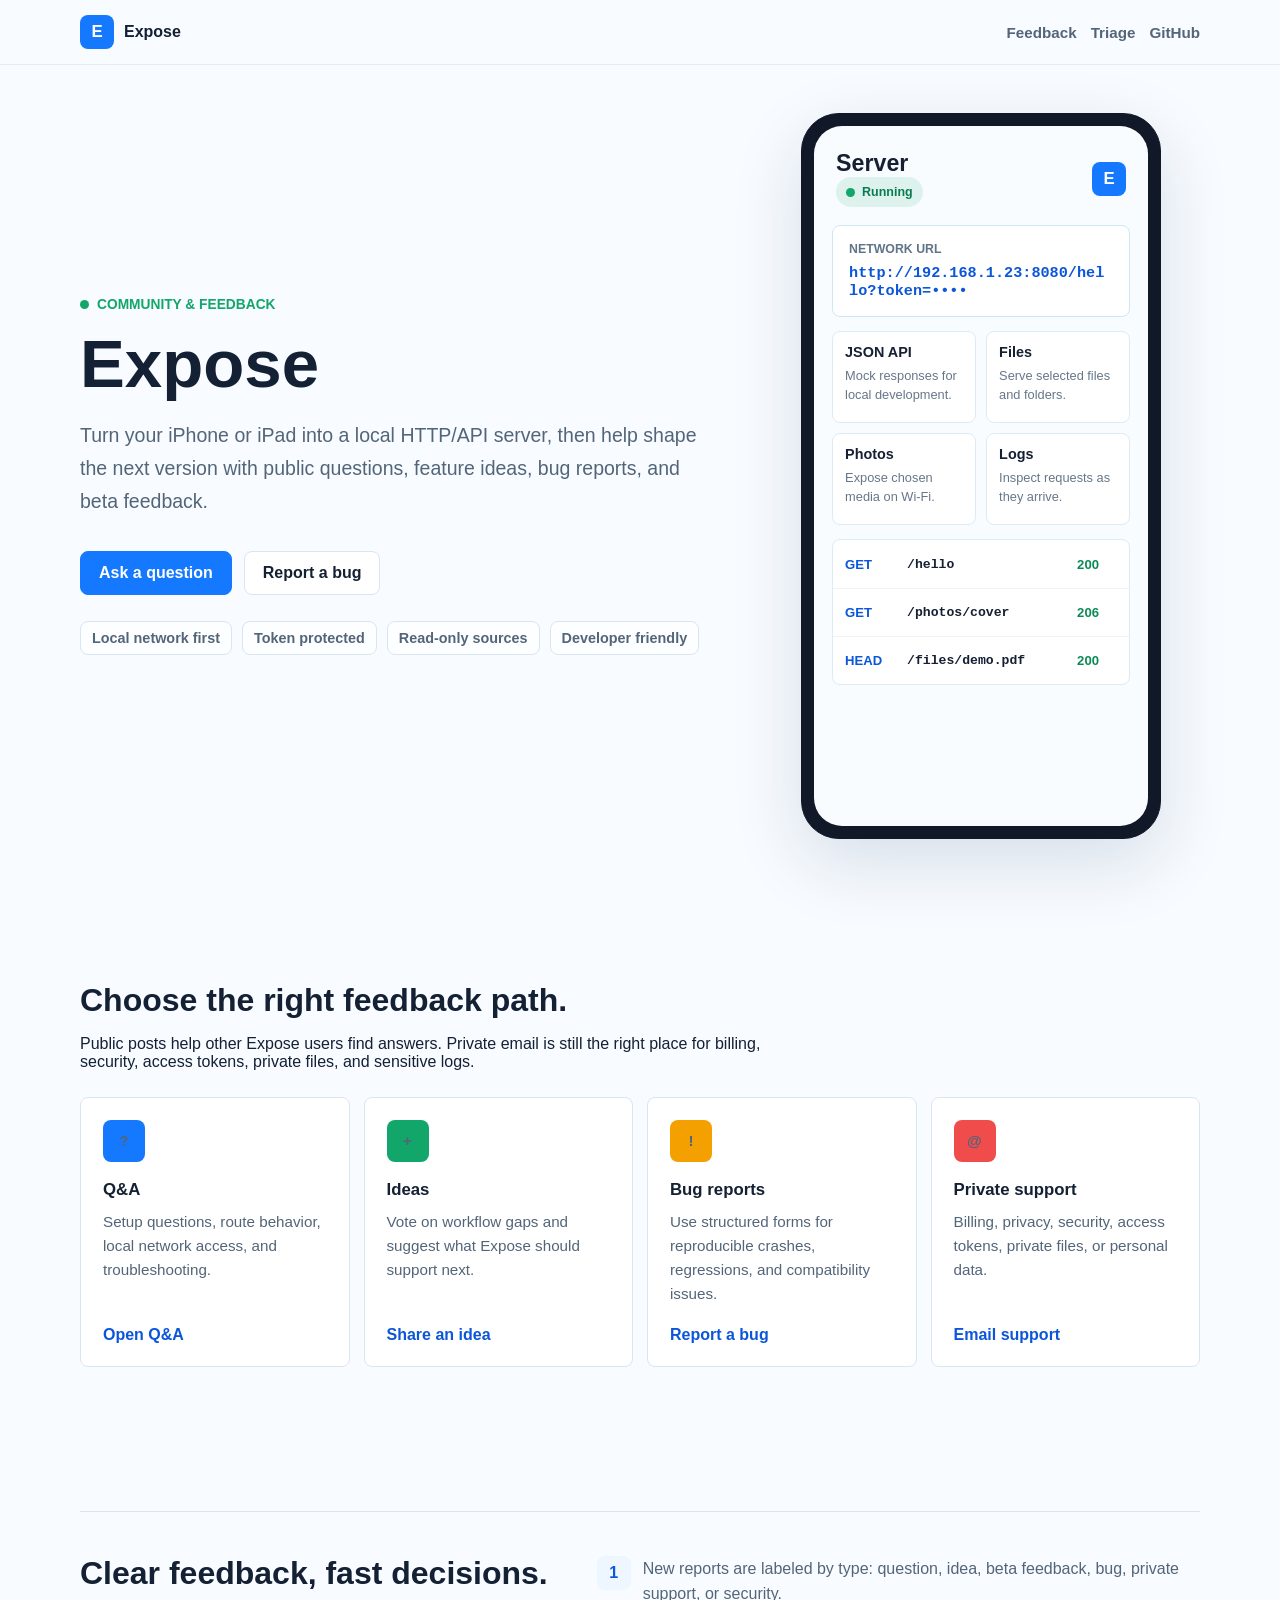
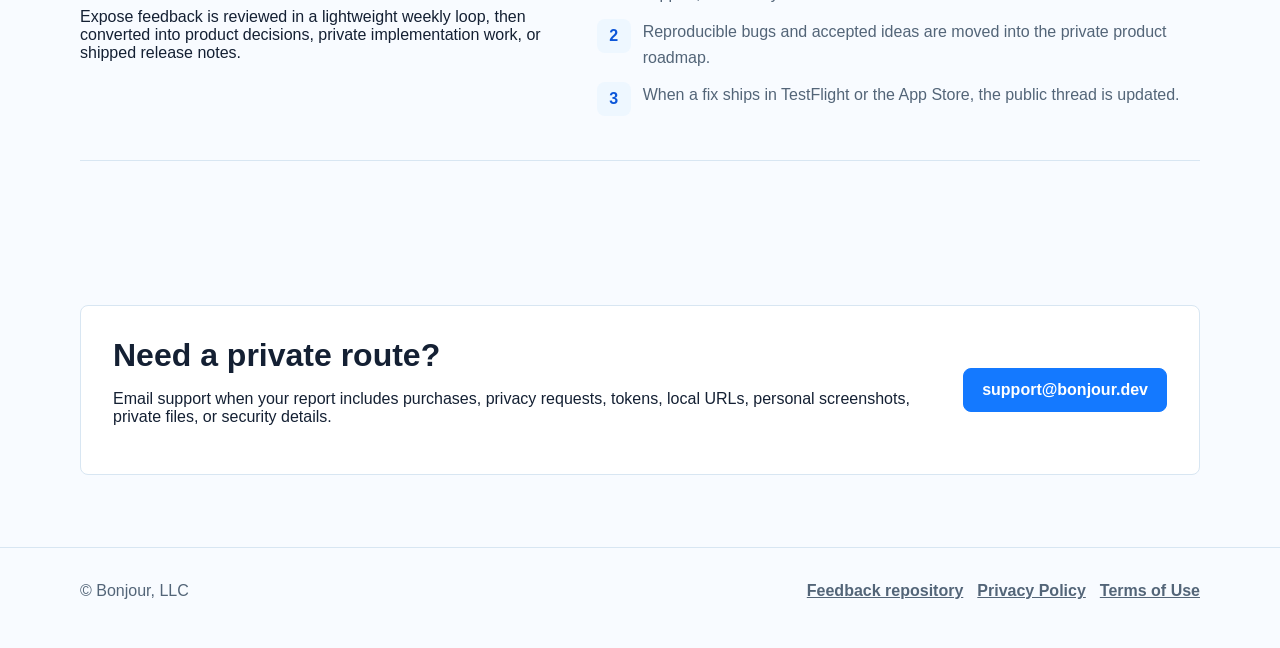
==== docs/index.html @ d83e01a4 "Polish support landing page" ====
<!doctype html>
<html lang="en">
  <head>
    <meta charset="utf-8">
    <meta name="viewport" content="width=device-width, initial-scale=1">
    <title>Expose - Community & Feedback</title>
    <meta
      name="description"
      content="Expose support, community feedback, feature ideas, bug reports, and private support."
    >
    <style>
      :root {
        color-scheme: light dark;
        --page: #f8fbff;
        --surface: #ffffff;
        --surface-strong: #eef7ff;
        --ink: #142033;
        --muted: #536578;
        --line: #d8e6f2;
        --blue: #1479ff;
        --blue-dark: #0c56d9;
        --green: #12a66a;
        --amber: #f4a000;
        --red: #f04c4c;
        --shadow: 0 24px 70px rgba(20, 54, 92, 0.14);
      }

      @media (prefers-color-scheme: dark) {
        :root {
          --page: #0f1724;
          --surface: #151f2f;
          --surface-strong: #182a3f;
          --ink: #eff7ff;
          --muted: #a7b6c7;
          --line: #2a3a4f;
          --blue: #5aa0ff;
          --blue-dark: #8abcff;
          --green: #45d890;
          --amber: #ffbf47;
          --red: #ff706f;
          --shadow: 0 26px 78px rgba(0, 0, 0, 0.34);
        }
      }

      * {
        box-sizing: border-box;
      }

      html {
        scroll-behavior: smooth;
      }

      body {
        margin: 0;
        min-height: 100vh;
        font-family: -apple-system, BlinkMacSystemFont, "Segoe UI", sans-serif;
        background: var(--page);
        color: var(--ink);
      }

      a {
        color: inherit;
      }

      .shell {
        width: min(1120px, calc(100% - 32px));
        margin: 0 auto;
      }

      .topbar {
        position: sticky;
        top: 0;
        z-index: 10;
        border-bottom: 1px solid color-mix(in srgb, var(--line) 72%, transparent);
        background: color-mix(in srgb, var(--page) 88%, transparent);
        backdrop-filter: blur(18px);
      }

      .nav {
        display: flex;
        align-items: center;
        justify-content: space-between;
        min-height: 64px;
        gap: 18px;
      }

      .brand {
        display: inline-flex;
        align-items: center;
        gap: 10px;
        font-weight: 850;
        text-decoration: none;
      }

      .brand-mark {
        display: grid;
        place-items: center;
        width: 34px;
        height: 34px;
        border-radius: 8px;
        background: var(--blue);
        color: #fff;
        font-size: 1.05rem;
        font-weight: 900;
      }

      .nav-links {
        display: flex;
        align-items: center;
        gap: 14px;
      }

      .nav-links a {
        color: var(--muted);
        font-size: 0.95rem;
        font-weight: 700;
        text-decoration: none;
      }

      .button {
        display: inline-flex;
        align-items: center;
        justify-content: center;
        min-height: 44px;
        padding: 0 18px;
        border: 1px solid var(--line);
        border-radius: 8px;
        background: var(--surface);
        color: var(--ink);
        font-weight: 800;
        text-decoration: none;
      }

      .button.primary {
        border-color: var(--blue);
        background: var(--blue);
        color: #fff;
      }

      .hero {
        display: grid;
        grid-template-columns: minmax(0, 1.03fr) minmax(340px, 0.72fr);
        align-items: center;
        gap: 56px;
        min-height: calc(100vh - 64px);
        padding: 48px 0 72px;
      }

      .eyebrow {
        display: inline-flex;
        align-items: center;
        gap: 8px;
        margin-bottom: 20px;
        color: var(--green);
        font-size: 0.86rem;
        font-weight: 900;
        text-transform: uppercase;
      }

      .status-dot {
        width: 9px;
        height: 9px;
        border-radius: 50%;
        background: var(--green);
      }

      h1 {
        margin: 0;
        max-width: 720px;
        font-size: 4.2rem;
        line-height: 0.96;
        letter-spacing: 0;
      }

      .lead {
        max-width: 690px;
        margin: 22px 0 0;
        color: var(--muted);
        font-size: 1.22rem;
        line-height: 1.7;
      }

      .actions {
        display: flex;
        flex-wrap: wrap;
        gap: 12px;
        margin-top: 32px;
      }

      .trust {
        display: flex;
        flex-wrap: wrap;
        gap: 10px;
        margin: 26px 0 0;
        padding: 0;
        list-style: none;
      }

      .trust li {
        display: inline-flex;
        align-items: center;
        min-height: 34px;
        padding: 0 11px;
        border: 1px solid var(--line);
        border-radius: 8px;
        color: var(--muted);
        background: color-mix(in srgb, var(--surface) 74%, transparent);
        font-size: 0.9rem;
        font-weight: 760;
      }

      .phone-wrap {
        display: flex;
        justify-content: center;
      }

      .phone {
        width: min(100%, 360px);
        border: 1px solid #111827;
        border-radius: 38px;
        padding: 12px;
        background: #111827;
        box-shadow: var(--shadow);
      }

      .screen {
        min-height: 700px;
        overflow: hidden;
        border-radius: 28px;
        background: #f9fcff;
        color: #162033;
      }

      .screen-header {
        display: flex;
        align-items: center;
        justify-content: space-between;
        padding: 24px 22px 18px;
      }

      .screen-title {
        font-size: 1.45rem;
        font-weight: 900;
      }

      .pill {
        display: inline-flex;
        align-items: center;
        gap: 7px;
        min-height: 30px;
        padding: 0 10px;
        border-radius: 999px;
        background: rgba(18, 166, 106, 0.12);
        color: #087d4c;
        font-size: 0.78rem;
        font-weight: 850;
      }

      .screen-body {
        padding: 0 18px 24px;
      }

      .url-panel {
        border: 1px solid #cfe6f7;
        border-radius: 8px;
        padding: 16px;
        background: #ffffff;
      }

      .url-label {
        display: block;
        margin-bottom: 8px;
        color: #607488;
        font-size: 0.77rem;
        font-weight: 820;
        text-transform: uppercase;
      }

      .url {
        display: block;
        color: #0c56d9;
        font-family: ui-monospace, SFMono-Regular, Menlo, monospace;
        font-size: 0.95rem;
        font-weight: 800;
        overflow-wrap: anywhere;
      }

      .quick-grid {
        display: grid;
        grid-template-columns: 1fr 1fr;
        gap: 10px;
        margin: 14px 0;
      }

      .quick {
        min-height: 92px;
        border: 1px solid #dcebf5;
        border-radius: 8px;
        padding: 12px;
        background: #ffffff;
      }

      .quick strong {
        display: block;
        margin-bottom: 6px;
        font-size: 0.9rem;
      }

      .quick span {
        color: #66778a;
        font-size: 0.8rem;
        line-height: 1.4;
      }

      .activity {
        margin-top: 10px;
        border: 1px solid #dcebf5;
        border-radius: 8px;
        background: #ffffff;
      }

      .activity-row {
        display: grid;
        grid-template-columns: 54px 1fr 40px;
        gap: 8px;
        align-items: center;
        min-height: 48px;
        padding: 0 12px;
        border-top: 1px solid #edf4fa;
        font-size: 0.82rem;
      }

      .activity-row:first-child {
        border-top: 0;
      }

      .method {
        color: var(--blue-dark);
        font-weight: 900;
      }

      .path {
        font-family: ui-monospace, SFMono-Regular, Menlo, monospace;
        font-weight: 780;
      }

      .ok {
        color: #0b8b58;
        font-weight: 900;
      }

      .section {
        padding: 72px 0;
      }

      .section h2 {
        margin: 0 0 14px;
        font-size: 2rem;
        line-height: 1.12;
        letter-spacing: 0;
      }

      .section-intro {
        max-width: 700px;
        margin-bottom: 26px;
      }

      .channel-grid {
        display: grid;
        grid-template-columns: repeat(4, minmax(0, 1fr));
        gap: 14px;
      }

      .channel {
        display: flex;
        flex-direction: column;
        min-height: 228px;
        padding: 22px;
        border: 1px solid var(--line);
        border-radius: 8px;
        background: var(--surface);
        color: inherit;
        text-decoration: none;
      }

      .channel:hover {
        border-color: var(--blue);
      }

      .icon {
        display: grid;
        place-items: center;
        width: 42px;
        height: 42px;
        margin-bottom: 18px;
        border-radius: 8px;
        color: #fff;
        font-size: 1.25rem;
        font-weight: 900;
      }

      .icon.blue {
        background: var(--blue);
      }

      .icon.green {
        background: var(--green);
      }

      .icon.amber {
        background: var(--amber);
      }

      .icon.red {
        background: var(--red);
      }

      .channel strong {
        margin-bottom: 10px;
        font-size: 1.05rem;
      }

      .channel span {
        color: var(--muted);
        font-size: 0.95rem;
        line-height: 1.58;
      }

      .channel em {
        margin-top: auto;
        padding-top: 20px;
        color: var(--blue-dark);
        font-style: normal;
        font-weight: 850;
      }

      .process {
        display: grid;
        grid-template-columns: 0.8fr 1fr;
        gap: 34px;
        align-items: start;
        border-top: 1px solid var(--line);
        border-bottom: 1px solid var(--line);
        padding: 44px 0;
      }

      .steps {
        display: grid;
        gap: 12px;
        margin: 0;
        padding: 0;
        list-style: none;
      }

      .steps li {
        display: grid;
        grid-template-columns: 34px 1fr;
        gap: 12px;
        align-items: start;
        color: var(--muted);
        line-height: 1.6;
      }

      .step-number {
        display: grid;
        place-items: center;
        width: 34px;
        height: 34px;
        border-radius: 8px;
        background: var(--surface-strong);
        color: var(--blue-dark);
        font-weight: 900;
      }

      .private-band {
        display: grid;
        grid-template-columns: 1fr auto;
        gap: 22px;
        align-items: center;
        padding: 32px;
        border: 1px solid var(--line);
        border-radius: 8px;
        background: var(--surface);
      }

      footer {
        padding: 34px 0 48px;
        border-top: 1px solid var(--line);
        color: var(--muted);
      }

      .footer-row {
        display: flex;
        flex-wrap: wrap;
        justify-content: space-between;
        gap: 16px;
      }

      .footer-links {
        display: flex;
        flex-wrap: wrap;
        gap: 14px;
      }

      .footer-links a {
        color: var(--muted);
        font-weight: 700;
      }

      @media (max-width: 920px) {
        .hero,
        .process,
        .private-band {
          grid-template-columns: 1fr;
        }

        .hero {
          gap: 34px;
          min-height: auto;
        }

        h1 {
          font-size: 3.35rem;
        }

        .channel-grid {
          grid-template-columns: repeat(2, minmax(0, 1fr));
        }
      }

      @media (max-width: 620px) {
        .nav {
          align-items: flex-start;
          flex-direction: column;
          padding: 14px 0;
        }

        .nav-links {
          width: 100%;
          overflow-x: auto;
          padding-bottom: 2px;
        }

        h1 {
          font-size: 2.75rem;
        }

        .lead {
          font-size: 1.05rem;
        }

        .actions .button {
          width: 100%;
        }

        .screen {
          min-height: 590px;
        }

        .channel-grid {
          grid-template-columns: 1fr;
        }

        .private-band {
          padding: 22px;
        }
      }
    </style>
  </head>
  <body>
    <header class="topbar">
      <nav class="shell nav" aria-label="Main navigation">
        <a class="brand" href="#top" aria-label="Expose home">
          <span class="brand-mark">E</span>
          <span>Expose</span>
        </a>
        <div class="nav-links">
          <a href="#feedback">Feedback</a>
          <a href="#triage">Triage</a>
          <a href="https://github.com/bonjour-studio/expose-feedback">GitHub</a>
        </div>
      </nav>
    </header>

    <main id="top">
      <section class="shell hero">
        <div>
          <div class="eyebrow"><span class="status-dot" aria-hidden="true">&nbsp;</span> Community &amp; Feedback</div>
          <h1>Expose</h1>
          <p class="lead">
            Turn your iPhone or iPad into a local HTTP/API server, then help shape the next version with public questions, feature ideas, bug reports, and beta feedback.
          </p>
          <div class="actions">
            <a class="button primary" href="https://github.com/bonjour-studio/expose-feedback/discussions/categories/q-a">Ask a question</a>
            <a class="button" href="https://github.com/bonjour-studio/expose-feedback/issues/new/choose">Report a bug</a>
          </div>
          <ul class="trust" aria-label="Product principles">
            <li>Local network first</li>
            <li>Token protected</li>
            <li>Read-only sources</li>
            <li>Developer friendly</li>
          </ul>
        </div>

        <div class="phone-wrap" aria-label="Expose app preview">
          <div class="phone">
            <div class="screen">
              <div class="screen-header">
                <div>
                  <div class="screen-title">Server</div>
                  <span class="pill"><span class="status-dot" aria-hidden="true">&nbsp;</span> Running</span>
                </div>
                <div class="brand-mark">E</div>
              </div>
              <div class="screen-body">
                <div class="url-panel">
                  <span class="url-label">Network URL</span>
                  <span class="url">http://192.168.1.23:8080/hello?token=••••</span>
                </div>
                <div class="quick-grid">
                  <div class="quick">
                    <strong>JSON API</strong>
                    <span>Mock responses for local development.</span>
                  </div>
                  <div class="quick">
                    <strong>Files</strong>
                    <span>Serve selected files and folders.</span>
                  </div>
                  <div class="quick">
                    <strong>Photos</strong>
                    <span>Expose chosen media on Wi-Fi.</span>
                  </div>
                  <div class="quick">
                    <strong>Logs</strong>
                    <span>Inspect requests as they arrive.</span>
                  </div>
                </div>
                <div class="activity" aria-label="Recent activity preview">
                  <div class="activity-row">
                    <span class="method">GET</span>
                    <span class="path">/hello</span>
                    <span class="ok">200</span>
                  </div>
                  <div class="activity-row">
                    <span class="method">GET</span>
                    <span class="path">/photos/cover</span>
                    <span class="ok">206</span>
                  </div>
                  <div class="activity-row">
                    <span class="method">HEAD</span>
                    <span class="path">/files/demo.pdf</span>
                    <span class="ok">200</span>
                  </div>
                </div>
              </div>
            </div>
          </div>
        </div>
      </section>

      <section class="shell section" id="feedback">
        <h2>Choose the right feedback path.</h2>
        <p class="section-intro">
          Public posts help other Expose users find answers. Private email is still the right place for billing, security, access tokens, private files, and sensitive logs.
        </p>
        <div class="channel-grid">
          <a class="channel" href="https://github.com/bonjour-studio/expose-feedback/discussions/categories/q-a">
            <span class="icon blue">?</span>
            <strong>Q&amp;A</strong>
            <span>Setup questions, route behavior, local network access, and troubleshooting.</span>
            <em>Open Q&amp;A</em>
          </a>
          <a class="channel" href="https://github.com/bonjour-studio/expose-feedback/discussions/categories/ideas">
            <span class="icon green">+</span>
            <strong>Ideas</strong>
            <span>Vote on workflow gaps and suggest what Expose should support next.</span>
            <em>Share an idea</em>
          </a>
          <a class="channel" href="https://github.com/bonjour-studio/expose-feedback/issues/new/choose">
            <span class="icon amber">!</span>
            <strong>Bug reports</strong>
            <span>Use structured forms for reproducible crashes, regressions, and compatibility issues.</span>
            <em>Report a bug</em>
          </a>
          <a class="channel" href="mailto:support@bonjour.dev">
            <span class="icon red">@</span>
            <strong>Private support</strong>
            <span>Billing, privacy, security, access tokens, private files, or personal data.</span>
            <em>Email support</em>
          </a>
        </div>
      </section>

      <section class="shell section" id="triage">
        <div class="process">
          <div>
            <h2>Clear feedback, fast decisions.</h2>
            <p>
              Expose feedback is reviewed in a lightweight weekly loop, then converted into product decisions, private implementation work, or shipped release notes.
            </p>
          </div>
          <ol class="steps">
            <li><span class="step-number">1</span><span>New reports are labeled by type: question, idea, beta feedback, bug, private support, or security.</span></li>
            <li><span class="step-number">2</span><span>Reproducible bugs and accepted ideas are moved into the private product roadmap.</span></li>
            <li><span class="step-number">3</span><span>When a fix ships in TestFlight or the App Store, the public thread is updated.</span></li>
          </ol>
        </div>
      </section>

      <section class="shell section">
        <div class="private-band">
          <div>
            <h2>Need a private route?</h2>
            <p>
              Email support when your report includes purchases, privacy requests, tokens, local URLs, personal screenshots, private files, or security details.
            </p>
          </div>
          <a class="button primary" href="mailto:support@bonjour.dev">support@bonjour.dev</a>
        </div>
      </section>
    </main>

    <footer>
      <div class="shell footer-row">
        <span>© Bonjour, LLC</span>
        <div class="footer-links">
          <a href="https://github.com/bonjour-studio/expose-feedback">Feedback repository</a>
          <a href="https://expose.bonjour.dev/privacy">Privacy Policy</a>
          <a href="https://expose.bonjour.dev/terms">Terms of Use</a>
        </div>
      </div>
    </footer>
  </body>
</html>
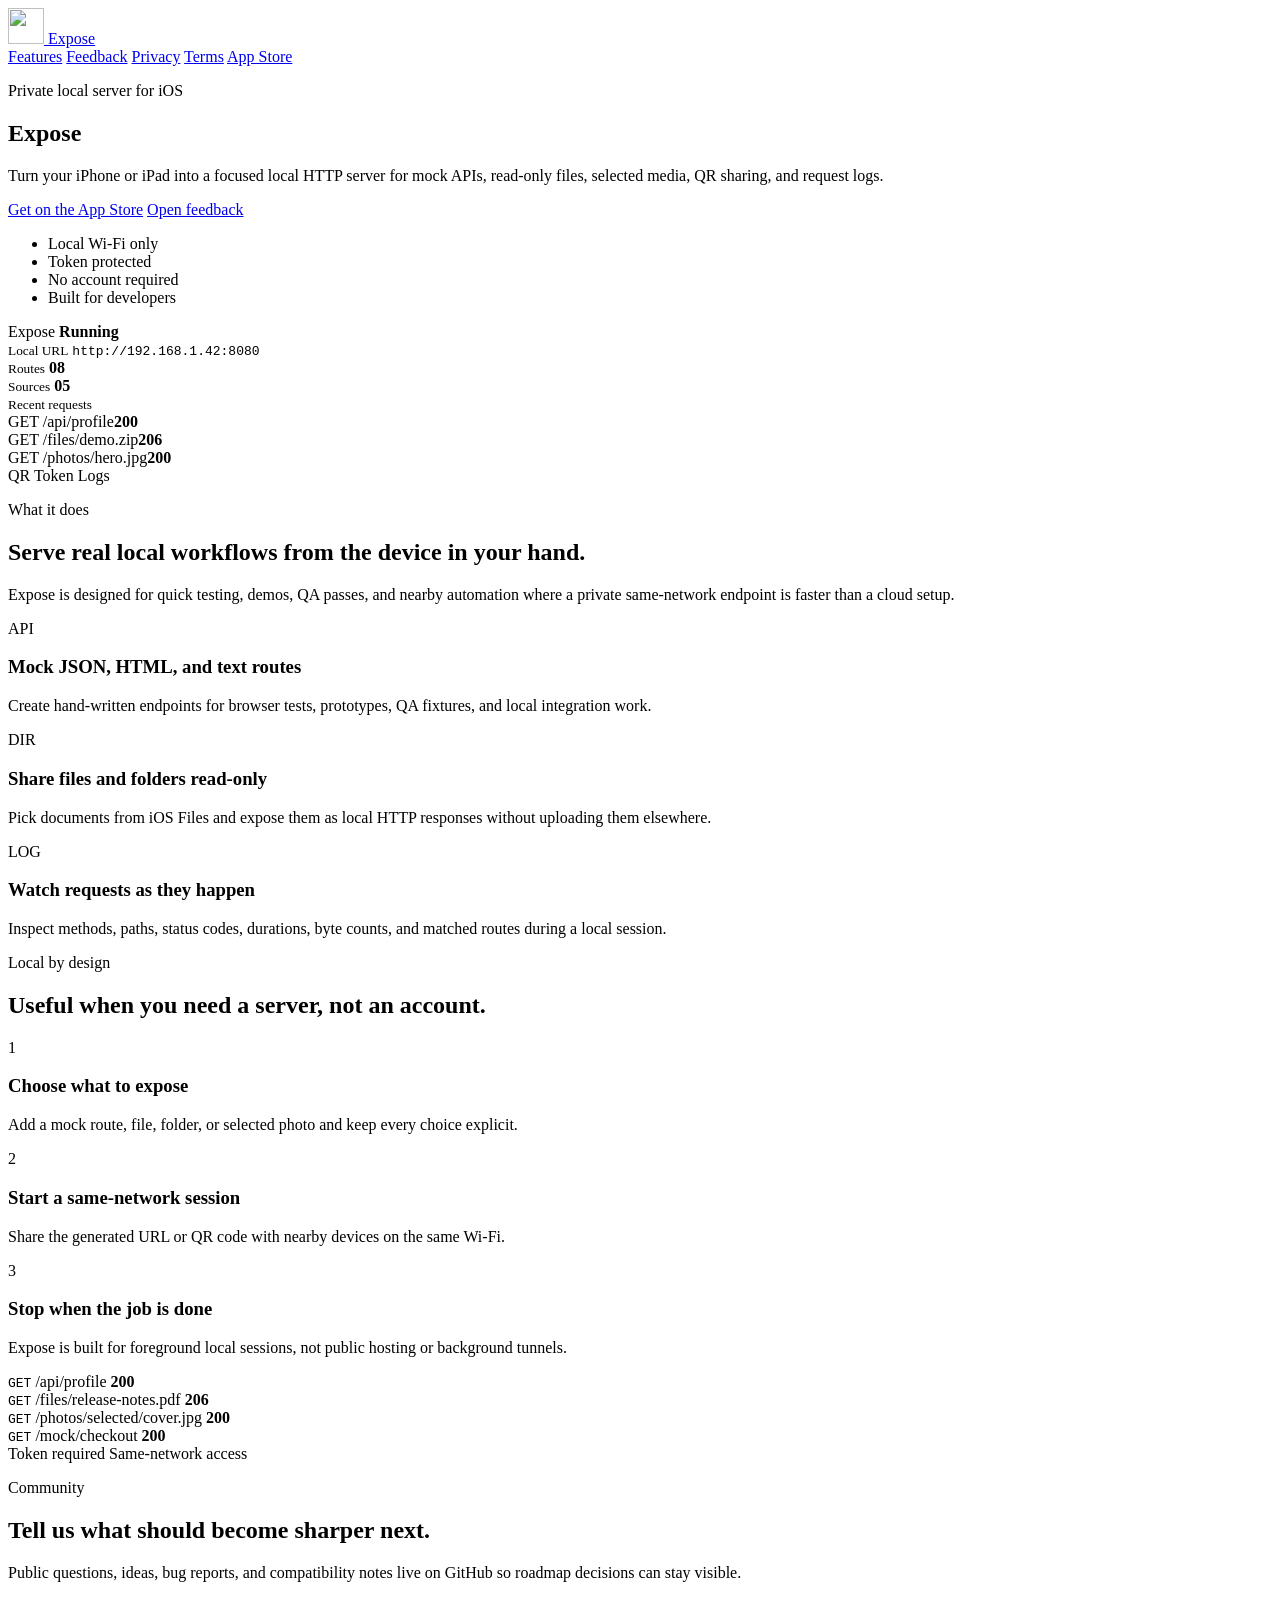
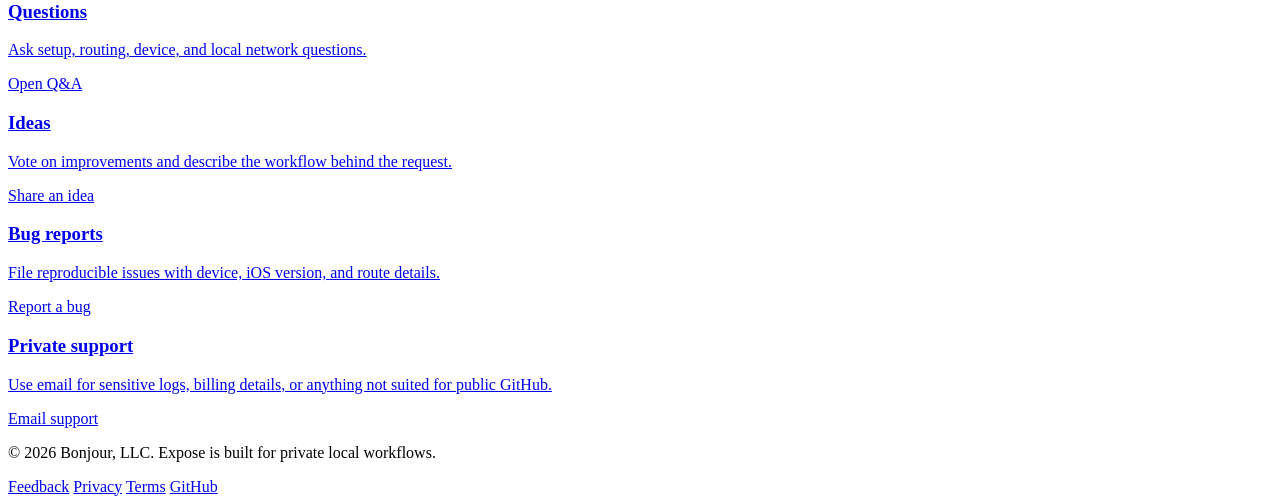
==== commit f6c3d025: "Launch product site on custom domain" ====
--- a/docs/index.html
+++ b/docs/index.html
@@ -3,730 +3,246 @@
   <head>
     <meta charset="utf-8">
     <meta name="viewport" content="width=device-width, initial-scale=1">
-    <title>Expose - Community & Feedback</title>
+    <title>Expose - Local HTTP Server for iPhone and iPad</title>
     <meta
       name="description"
-      content="Expose support, community feedback, feature ideas, bug reports, and private support."
+      content="Expose turns your iPhone or iPad into a private local HTTP server for mock APIs, files, folders, photos, videos, QR sharing, and request logs."
     >
-    <style>
-      :root {
-        color-scheme: light dark;
-        --page: #f8fbff;
-        --surface: #ffffff;
-        --surface-strong: #eef7ff;
-        --ink: #142033;
-        --muted: #536578;
-        --line: #d8e6f2;
-        --blue: #1479ff;
-        --blue-dark: #0c56d9;
-        --green: #12a66a;
-        --amber: #f4a000;
-        --red: #f04c4c;
-        --shadow: 0 24px 70px rgba(20, 54, 92, 0.14);
-      }
-
-      @media (prefers-color-scheme: dark) {
-        :root {
-          --page: #0f1724;
-          --surface: #151f2f;
-          --surface-strong: #182a3f;
-          --ink: #eff7ff;
-          --muted: #a7b6c7;
-          --line: #2a3a4f;
-          --blue: #5aa0ff;
-          --blue-dark: #8abcff;
-          --green: #45d890;
-          --amber: #ffbf47;
-          --red: #ff706f;
-          --shadow: 0 26px 78px rgba(0, 0, 0, 0.34);
-        }
-      }
-
-      * {
-        box-sizing: border-box;
-      }
-
-      html {
-        scroll-behavior: smooth;
-      }
-
-      body {
-        margin: 0;
-        min-height: 100vh;
-        font-family: -apple-system, BlinkMacSystemFont, "Segoe UI", sans-serif;
-        background: var(--page);
-        color: var(--ink);
-      }
-
-      a {
-        color: inherit;
-      }
-
-      .shell {
-        width: min(1120px, calc(100% - 32px));
-        margin: 0 auto;
-      }
-
-      .topbar {
-        position: sticky;
-        top: 0;
-        z-index: 10;
-        border-bottom: 1px solid color-mix(in srgb, var(--line) 72%, transparent);
-        background: color-mix(in srgb, var(--page) 88%, transparent);
-        backdrop-filter: blur(18px);
-      }
-
-      .nav {
-        display: flex;
-        align-items: center;
-        justify-content: space-between;
-        min-height: 64px;
-        gap: 18px;
-      }
-
-      .brand {
-        display: inline-flex;
-        align-items: center;
-        gap: 10px;
-        font-weight: 850;
-        text-decoration: none;
-      }
-
-      .brand-mark {
-        display: grid;
-        place-items: center;
-        width: 34px;
-        height: 34px;
-        border-radius: 8px;
-        background: var(--blue);
-        color: #fff;
-        font-size: 1.05rem;
-        font-weight: 900;
-      }
-
-      .nav-links {
-        display: flex;
-        align-items: center;
-        gap: 14px;
-      }
-
-      .nav-links a {
-        color: var(--muted);
-        font-size: 0.95rem;
-        font-weight: 700;
-        text-decoration: none;
-      }
-
-      .button {
-        display: inline-flex;
-        align-items: center;
-        justify-content: center;
-        min-height: 44px;
-        padding: 0 18px;
-        border: 1px solid var(--line);
-        border-radius: 8px;
-        background: var(--surface);
-        color: var(--ink);
-        font-weight: 800;
-        text-decoration: none;
-      }
-
-      .button.primary {
-        border-color: var(--blue);
-        background: var(--blue);
-        color: #fff;
-      }
-
-      .hero {
-        display: grid;
-        grid-template-columns: minmax(0, 1.03fr) minmax(340px, 0.72fr);
-        align-items: center;
-        gap: 56px;
-        min-height: calc(100vh - 64px);
-        padding: 48px 0 72px;
-      }
-
-      .eyebrow {
-        display: inline-flex;
-        align-items: center;
-        gap: 8px;
-        margin-bottom: 20px;
-        color: var(--green);
-        font-size: 0.86rem;
-        font-weight: 900;
-        text-transform: uppercase;
-      }
-
-      .status-dot {
-        width: 9px;
-        height: 9px;
-        border-radius: 50%;
-        background: var(--green);
-      }
-
-      h1 {
-        margin: 0;
-        max-width: 720px;
-        font-size: 4.2rem;
-        line-height: 0.96;
-        letter-spacing: 0;
-      }
-
-      .lead {
-        max-width: 690px;
-        margin: 22px 0 0;
-        color: var(--muted);
-        font-size: 1.22rem;
-        line-height: 1.7;
-      }
-
-      .actions {
-        display: flex;
-        flex-wrap: wrap;
-        gap: 12px;
-        margin-top: 32px;
-      }
-
-      .trust {
-        display: flex;
-        flex-wrap: wrap;
-        gap: 10px;
-        margin: 26px 0 0;
-        padding: 0;
-        list-style: none;
-      }
-
-      .trust li {
-        display: inline-flex;
-        align-items: center;
-        min-height: 34px;
-        padding: 0 11px;
-        border: 1px solid var(--line);
-        border-radius: 8px;
-        color: var(--muted);
-        background: color-mix(in srgb, var(--surface) 74%, transparent);
-        font-size: 0.9rem;
-        font-weight: 760;
-      }
-
-      .phone-wrap {
-        display: flex;
-        justify-content: center;
-      }
-
-      .phone {
-        width: min(100%, 360px);
-        border: 1px solid #111827;
-        border-radius: 38px;
-        padding: 12px;
-        background: #111827;
-        box-shadow: var(--shadow);
-      }
-
-      .screen {
-        min-height: 700px;
-        overflow: hidden;
-        border-radius: 28px;
-        background: #f9fcff;
-        color: #162033;
-      }
-
-      .screen-header {
-        display: flex;
-        align-items: center;
-        justify-content: space-between;
-        padding: 24px 22px 18px;
-      }
-
-      .screen-title {
-        font-size: 1.45rem;
-        font-weight: 900;
-      }
-
-      .pill {
-        display: inline-flex;
-        align-items: center;
-        gap: 7px;
-        min-height: 30px;
-        padding: 0 10px;
-        border-radius: 999px;
-        background: rgba(18, 166, 106, 0.12);
-        color: #087d4c;
-        font-size: 0.78rem;
-        font-weight: 850;
-      }
-
-      .screen-body {
-        padding: 0 18px 24px;
-      }
-
-      .url-panel {
-        border: 1px solid #cfe6f7;
-        border-radius: 8px;
-        padding: 16px;
-        background: #ffffff;
-      }
-
-      .url-label {
-        display: block;
-        margin-bottom: 8px;
-        color: #607488;
-        font-size: 0.77rem;
-        font-weight: 820;
-        text-transform: uppercase;
-      }
-
-      .url {
-        display: block;
-        color: #0c56d9;
-        font-family: ui-monospace, SFMono-Regular, Menlo, monospace;
-        font-size: 0.95rem;
-        font-weight: 800;
-        overflow-wrap: anywhere;
-      }
-
-      .quick-grid {
-        display: grid;
-        grid-template-columns: 1fr 1fr;
-        gap: 10px;
-        margin: 14px 0;
-      }
-
-      .quick {
-        min-height: 92px;
-        border: 1px solid #dcebf5;
-        border-radius: 8px;
-        padding: 12px;
-        background: #ffffff;
-      }
-
-      .quick strong {
-        display: block;
-        margin-bottom: 6px;
-        font-size: 0.9rem;
-      }
-
-      .quick span {
-        color: #66778a;
-        font-size: 0.8rem;
-        line-height: 1.4;
-      }
-
-      .activity {
-        margin-top: 10px;
-        border: 1px solid #dcebf5;
-        border-radius: 8px;
-        background: #ffffff;
-      }
-
-      .activity-row {
-        display: grid;
-        grid-template-columns: 54px 1fr 40px;
-        gap: 8px;
-        align-items: center;
-        min-height: 48px;
-        padding: 0 12px;
-        border-top: 1px solid #edf4fa;
-        font-size: 0.82rem;
-      }
-
-      .activity-row:first-child {
-        border-top: 0;
-      }
-
-      .method {
-        color: var(--blue-dark);
-        font-weight: 900;
-      }
-
-      .path {
-        font-family: ui-monospace, SFMono-Regular, Menlo, monospace;
-        font-weight: 780;
-      }
-
-      .ok {
-        color: #0b8b58;
-        font-weight: 900;
-      }
-
-      .section {
-        padding: 72px 0;
-      }
-
-      .section h2 {
-        margin: 0 0 14px;
-        font-size: 2rem;
-        line-height: 1.12;
-        letter-spacing: 0;
-      }
-
-      .section-intro {
-        max-width: 700px;
-        margin-bottom: 26px;
-      }
-
-      .channel-grid {
-        display: grid;
-        grid-template-columns: repeat(4, minmax(0, 1fr));
-        gap: 14px;
-      }
-
-      .channel {
-        display: flex;
-        flex-direction: column;
-        min-height: 228px;
-        padding: 22px;
-        border: 1px solid var(--line);
-        border-radius: 8px;
-        background: var(--surface);
-        color: inherit;
-        text-decoration: none;
-      }
-
-      .channel:hover {
-        border-color: var(--blue);
-      }
-
-      .icon {
-        display: grid;
-        place-items: center;
-        width: 42px;
-        height: 42px;
-        margin-bottom: 18px;
-        border-radius: 8px;
-        color: #fff;
-        font-size: 1.25rem;
-        font-weight: 900;
-      }
-
-      .icon.blue {
-        background: var(--blue);
-      }
-
-      .icon.green {
-        background: var(--green);
-      }
-
-      .icon.amber {
-        background: var(--amber);
-      }
-
-      .icon.red {
-        background: var(--red);
-      }
-
-      .channel strong {
-        margin-bottom: 10px;
-        font-size: 1.05rem;
-      }
-
-      .channel span {
-        color: var(--muted);
-        font-size: 0.95rem;
-        line-height: 1.58;
-      }
-
-      .channel em {
-        margin-top: auto;
-        padding-top: 20px;
-        color: var(--blue-dark);
-        font-style: normal;
-        font-weight: 850;
-      }
-
-      .process {
-        display: grid;
-        grid-template-columns: 0.8fr 1fr;
-        gap: 34px;
-        align-items: start;
-        border-top: 1px solid var(--line);
-        border-bottom: 1px solid var(--line);
-        padding: 44px 0;
-      }
-
-      .steps {
-        display: grid;
-        gap: 12px;
-        margin: 0;
-        padding: 0;
-        list-style: none;
-      }
-
-      .steps li {
-        display: grid;
-        grid-template-columns: 34px 1fr;
-        gap: 12px;
-        align-items: start;
-        color: var(--muted);
-        line-height: 1.6;
-      }
-
-      .step-number {
-        display: grid;
-        place-items: center;
-        width: 34px;
-        height: 34px;
-        border-radius: 8px;
-        background: var(--surface-strong);
-        color: var(--blue-dark);
-        font-weight: 900;
-      }
-
-      .private-band {
-        display: grid;
-        grid-template-columns: 1fr auto;
-        gap: 22px;
-        align-items: center;
-        padding: 32px;
-        border: 1px solid var(--line);
-        border-radius: 8px;
-        background: var(--surface);
-      }
-
-      footer {
-        padding: 34px 0 48px;
-        border-top: 1px solid var(--line);
-        color: var(--muted);
-      }
-
-      .footer-row {
-        display: flex;
-        flex-wrap: wrap;
-        justify-content: space-between;
-        gap: 16px;
-      }
-
-      .footer-links {
-        display: flex;
-        flex-wrap: wrap;
-        gap: 14px;
-      }
-
-      .footer-links a {
-        color: var(--muted);
-        font-weight: 700;
-      }
-
-      @media (max-width: 920px) {
-        .hero,
-        .process,
-        .private-band {
-          grid-template-columns: 1fr;
-        }
-
-        .hero {
-          gap: 34px;
-          min-height: auto;
-        }
-
-        h1 {
-          font-size: 3.35rem;
-        }
-
-        .channel-grid {
-          grid-template-columns: repeat(2, minmax(0, 1fr));
-        }
-      }
-
-      @media (max-width: 620px) {
-        .nav {
-          align-items: flex-start;
-          flex-direction: column;
-          padding: 14px 0;
-        }
-
-        .nav-links {
-          width: 100%;
-          overflow-x: auto;
-          padding-bottom: 2px;
-        }
-
-        h1 {
-          font-size: 2.75rem;
-        }
-
-        .lead {
-          font-size: 1.05rem;
-        }
-
-        .actions .button {
-          width: 100%;
-        }
-
-        .screen {
-          min-height: 590px;
-        }
-
-        .channel-grid {
-          grid-template-columns: 1fr;
-        }
-
-        .private-band {
-          padding: 22px;
-        }
-      }
-    </style>
+    <meta property="og:title" content="Expose - Local HTTP Server">
+    <meta
+      property="og:description"
+      content="Serve local routes from your iPhone or iPad without accounts, clouds, or public tunnels."
+    >
+    <meta property="og:image" content="/assets/app-icon.jpg">
+    <link rel="icon" href="/assets/app-icon.jpg">
+    <link rel="stylesheet" href="/assets/site.css">
   </head>
   <body>
     <header class="topbar">
-      <nav class="shell nav" aria-label="Main navigation">
-        <a class="brand" href="#top" aria-label="Expose home">
-          <span class="brand-mark">E</span>
+      <nav class="shell nav" aria-label="Primary navigation">
+        <a class="brand" href="/">
+          <img src="/assets/app-icon.jpg" alt="" width="36" height="36">
           <span>Expose</span>
         </a>
         <div class="nav-links">
-          <a href="#feedback">Feedback</a>
-          <a href="#triage">Triage</a>
-          <a href="https://github.com/bonjour-studio/expose-feedback">GitHub</a>
+          <a href="#features">Features</a>
+          <a href="/feedback/">Feedback</a>
+          <a href="/privacy/">Privacy</a>
+          <a href="/terms/">Terms</a>
+          <a class="button primary" href="https://apps.apple.com/us/app/expose-http-server/id6764612017">App Store</a>
         </div>
       </nav>
     </header>
 
-    <main id="top">
-      <section class="shell hero">
-        <div>
-          <div class="eyebrow"><span class="status-dot" aria-hidden="true">&nbsp;</span> Community &amp; Feedback</div>
-          <h1>Expose</h1>
-          <p class="lead">
-            Turn your iPhone or iPad into a local HTTP/API server, then help shape the next version with public questions, feature ideas, bug reports, and beta feedback.
-          </p>
-          <div class="actions">
-            <a class="button primary" href="https://github.com/bonjour-studio/expose-feedback/discussions/categories/q-a">Ask a question</a>
-            <a class="button" href="https://github.com/bonjour-studio/expose-feedback/issues/new/choose">Report a bug</a>
-          </div>
-          <ul class="trust" aria-label="Product principles">
-            <li>Local network first</li>
-            <li>Token protected</li>
-            <li>Read-only sources</li>
-            <li>Developer friendly</li>
-          </ul>
-        </div>
-
-        <div class="phone-wrap" aria-label="Expose app preview">
-          <div class="phone">
-            <div class="screen">
-              <div class="screen-header">
+    <main>
+      <section class="hero">
+        <div class="shell">
+          <div class="hero-copy">
+            <p class="eyebrow">Private local server for iOS</p>
+            <h1>Expose</h1>
+            <p class="lead">
+              Turn your iPhone or iPad into a focused local HTTP server for mock APIs,
+              read-only files, selected media, QR sharing, and request logs.
+            </p>
+            <div class="hero-actions" aria-label="Primary actions">
+              <a class="button primary" href="https://apps.apple.com/us/app/expose-http-server/id6764612017">Get on the App Store</a>
+              <a class="button" href="/feedback/">Open feedback</a>
+            </div>
+            <ul class="signal-row" aria-label="Product highlights">
+              <li>Local Wi-Fi only</li>
+              <li>Token protected</li>
+              <li>No account required</li>
+              <li>Built for developers</li>
+            </ul>
+          </div>
+        </div>
+        <div class="hero-media" aria-hidden="true">
+          <div class="product-shot app-shot">
+            <div class="mock-top">
+              <span>Expose</span>
+              <strong>Running</strong>
+            </div>
+            <div class="mock-panel url-panel">
+              <small>Local URL</small>
+              <code>http://192.168.1.42:8080</code>
+            </div>
+            <div class="mock-grid">
+              <div>
+                <small>Routes</small>
+                <strong>08</strong>
+              </div>
+              <div>
+                <small>Sources</small>
+                <strong>05</strong>
+              </div>
+            </div>
+            <div class="mock-panel">
+              <small>Recent requests</small>
+              <div class="request-line"><span>GET /api/profile</span><strong>200</strong></div>
+              <div class="request-line"><span>GET /files/demo.zip</span><strong>206</strong></div>
+              <div class="request-line"><span>GET /photos/hero.jpg</span><strong>200</strong></div>
+            </div>
+            <div class="mock-actions">
+              <span>QR</span>
+              <span>Token</span>
+              <span>Logs</span>
+            </div>
+          </div>
+        </div>
+      </section>
+
+      <section id="features" class="section compact">
+        <div class="shell">
+          <div class="section-head">
+            <div>
+              <p class="section-kicker">What it does</p>
+              <h2>Serve real local workflows from the device in your hand.</h2>
+            </div>
+            <p class="section-note">
+              Expose is designed for quick testing, demos, QA passes, and nearby
+              automation where a private same-network endpoint is faster than a cloud setup.
+            </p>
+          </div>
+
+          <div class="feature-grid">
+            <article class="feature-card">
+              <div class="icon-box">API</div>
+              <h3>Mock JSON, HTML, and text routes</h3>
+              <p>Create hand-written endpoints for browser tests, prototypes, QA fixtures, and local integration work.</p>
+            </article>
+            <article class="feature-card">
+              <div class="icon-box">DIR</div>
+              <h3>Share files and folders read-only</h3>
+              <p>Pick documents from iOS Files and expose them as local HTTP responses without uploading them elsewhere.</p>
+            </article>
+            <article class="feature-card">
+              <div class="icon-box">LOG</div>
+              <h3>Watch requests as they happen</h3>
+              <p>Inspect methods, paths, status codes, durations, byte counts, and matched routes during a local session.</p>
+            </article>
+          </div>
+        </div>
+      </section>
+
+      <section class="section">
+        <div class="shell workbench">
+          <div>
+            <p class="section-kicker">Local by design</p>
+            <h2>Useful when you need a server, not an account.</h2>
+            <div class="stack">
+              <div class="step">
+                <div class="step-index">1</div>
                 <div>
-                  <div class="screen-title">Server</div>
-                  <span class="pill"><span class="status-dot" aria-hidden="true">&nbsp;</span> Running</span>
+                  <h3>Choose what to expose</h3>
+                  <p>Add a mock route, file, folder, or selected photo and keep every choice explicit.</p>
                 </div>
-                <div class="brand-mark">E</div>
-              </div>
-              <div class="screen-body">
-                <div class="url-panel">
-                  <span class="url-label">Network URL</span>
-                  <span class="url">http://192.168.1.23:8080/hello?token=••••</span>
+              </div>
+              <div class="step">
+                <div class="step-index">2</div>
+                <div>
+                  <h3>Start a same-network session</h3>
+                  <p>Share the generated URL or QR code with nearby devices on the same Wi-Fi.</p>
                 </div>
-                <div class="quick-grid">
-                  <div class="quick">
-                    <strong>JSON API</strong>
-                    <span>Mock responses for local development.</span>
-                  </div>
-                  <div class="quick">
-                    <strong>Files</strong>
-                    <span>Serve selected files and folders.</span>
-                  </div>
-                  <div class="quick">
-                    <strong>Photos</strong>
-                    <span>Expose chosen media on Wi-Fi.</span>
-                  </div>
-                  <div class="quick">
-                    <strong>Logs</strong>
-                    <span>Inspect requests as they arrive.</span>
-                  </div>
+              </div>
+              <div class="step">
+                <div class="step-index">3</div>
+                <div>
+                  <h3>Stop when the job is done</h3>
+                  <p>Expose is built for foreground local sessions, not public hosting or background tunnels.</p>
                 </div>
-                <div class="activity" aria-label="Recent activity preview">
-                  <div class="activity-row">
-                    <span class="method">GET</span>
-                    <span class="path">/hello</span>
-                    <span class="ok">200</span>
-                  </div>
-                  <div class="activity-row">
-                    <span class="method">GET</span>
-                    <span class="path">/photos/cover</span>
-                    <span class="ok">206</span>
-                  </div>
-                  <div class="activity-row">
-                    <span class="method">HEAD</span>
-                    <span class="path">/files/demo.pdf</span>
-                    <span class="ok">200</span>
-                  </div>
-                </div>
-              </div>
-            </div>
-          </div>
-        </div>
-      </section>
-
-      <section class="shell section" id="feedback">
-        <h2>Choose the right feedback path.</h2>
-        <p class="section-intro">
-          Public posts help other Expose users find answers. Private email is still the right place for billing, security, access tokens, private files, and sensitive logs.
-        </p>
-        <div class="channel-grid">
-          <a class="channel" href="https://github.com/bonjour-studio/expose-feedback/discussions/categories/q-a">
-            <span class="icon blue">?</span>
-            <strong>Q&amp;A</strong>
-            <span>Setup questions, route behavior, local network access, and troubleshooting.</span>
-            <em>Open Q&amp;A</em>
-          </a>
-          <a class="channel" href="https://github.com/bonjour-studio/expose-feedback/discussions/categories/ideas">
-            <span class="icon green">+</span>
-            <strong>Ideas</strong>
-            <span>Vote on workflow gaps and suggest what Expose should support next.</span>
-            <em>Share an idea</em>
-          </a>
-          <a class="channel" href="https://github.com/bonjour-studio/expose-feedback/issues/new/choose">
-            <span class="icon amber">!</span>
-            <strong>Bug reports</strong>
-            <span>Use structured forms for reproducible crashes, regressions, and compatibility issues.</span>
-            <em>Report a bug</em>
-          </a>
-          <a class="channel" href="mailto:support@bonjour.dev">
-            <span class="icon red">@</span>
-            <strong>Private support</strong>
-            <span>Billing, privacy, security, access tokens, private files, or personal data.</span>
-            <em>Email support</em>
-          </a>
-        </div>
-      </section>
-
-      <section class="shell section" id="triage">
-        <div class="process">
-          <div>
-            <h2>Clear feedback, fast decisions.</h2>
-            <p>
-              Expose feedback is reviewed in a lightweight weekly loop, then converted into product decisions, private implementation work, or shipped release notes.
+              </div>
+            </div>
+          </div>
+          <div class="workbench-visual" aria-hidden="true">
+            <div class="terminal-art">
+              <div class="terminal-bar">
+                <div class="terminal-light"></div>
+                <div class="terminal-light"></div>
+                <div class="terminal-light"></div>
+              </div>
+              <div class="terminal-row">
+                <code>GET</code>
+                <span>/api/profile</span>
+                <strong>200</strong>
+              </div>
+              <div class="terminal-row">
+                <code>GET</code>
+                <span>/files/release-notes.pdf</span>
+                <strong>206</strong>
+              </div>
+              <div class="terminal-row">
+                <code>GET</code>
+                <span>/photos/selected/cover.jpg</span>
+                <strong>200</strong>
+              </div>
+              <div class="terminal-row">
+                <code>GET</code>
+                <span>/mock/checkout</span>
+                <strong>200</strong>
+              </div>
+              <div class="terminal-foot">
+                <span>Token required</span>
+                <span>Same-network access</span>
+              </div>
+            </div>
+          </div>
+        </div>
+      </section>
+
+      <section class="section feedback-band">
+        <div class="shell">
+          <div class="section-head">
+            <div>
+              <p class="section-kicker">Community</p>
+              <h2>Tell us what should become sharper next.</h2>
+            </div>
+            <p class="section-note">
+              Public questions, ideas, bug reports, and compatibility notes live on GitHub
+              so roadmap decisions can stay visible.
             </p>
           </div>
-          <ol class="steps">
-            <li><span class="step-number">1</span><span>New reports are labeled by type: question, idea, beta feedback, bug, private support, or security.</span></li>
-            <li><span class="step-number">2</span><span>Reproducible bugs and accepted ideas are moved into the private product roadmap.</span></li>
-            <li><span class="step-number">3</span><span>When a fix ships in TestFlight or the App Store, the public thread is updated.</span></li>
-          </ol>
-        </div>
-      </section>
-
-      <section class="shell section">
-        <div class="private-band">
-          <div>
-            <h2>Need a private route?</h2>
-            <p>
-              Email support when your report includes purchases, privacy requests, tokens, local URLs, personal screenshots, private files, or security details.
-            </p>
-          </div>
-          <a class="button primary" href="mailto:support@bonjour.dev">support@bonjour.dev</a>
+          <div class="path-grid">
+            <a class="path-card" href="https://github.com/bonjour-studio/expose-feedback/discussions/categories/q-a">
+              <div>
+                <h3>Questions</h3>
+                <p>Ask setup, routing, device, and local network questions.</p>
+              </div>
+              <span>Open Q&amp;A</span>
+            </a>
+            <a class="path-card" href="https://github.com/bonjour-studio/expose-feedback/discussions/categories/ideas">
+              <div>
+                <h3>Ideas</h3>
+                <p>Vote on improvements and describe the workflow behind the request.</p>
+              </div>
+              <span>Share an idea</span>
+            </a>
+            <a class="path-card" href="https://github.com/bonjour-studio/expose-feedback/issues/new/choose">
+              <div>
+                <h3>Bug reports</h3>
+                <p>File reproducible issues with device, iOS version, and route details.</p>
+              </div>
+              <span>Report a bug</span>
+            </a>
+            <a class="path-card" href="mailto:support@bonjour.dev?subject=Expose%20Support">
+              <div>
+                <h3>Private support</h3>
+                <p>Use email for sensitive logs, billing details, or anything not suited for public GitHub.</p>
+              </div>
+              <span>Email support</span>
+            </a>
+          </div>
         </div>
       </section>
     </main>
 
-    <footer>
-      <div class="shell footer-row">
-        <span>© Bonjour, LLC</span>
+    <footer class="footer">
+      <div class="shell footer-inner">
+        <p>&copy; 2026 Bonjour, LLC. Expose is built for private local workflows.</p>
         <div class="footer-links">
-          <a href="https://github.com/bonjour-studio/expose-feedback">Feedback repository</a>
-          <a href="https://expose.bonjour.dev/privacy">Privacy Policy</a>
-          <a href="https://expose.bonjour.dev/terms">Terms of Use</a>
+          <a href="/feedback/">Feedback</a>
+          <a href="/privacy/">Privacy</a>
+          <a href="/terms/">Terms</a>
+          <a href="https://github.com/bonjour-studio/expose-feedback">GitHub</a>
         </div>
       </div>
     </footer>
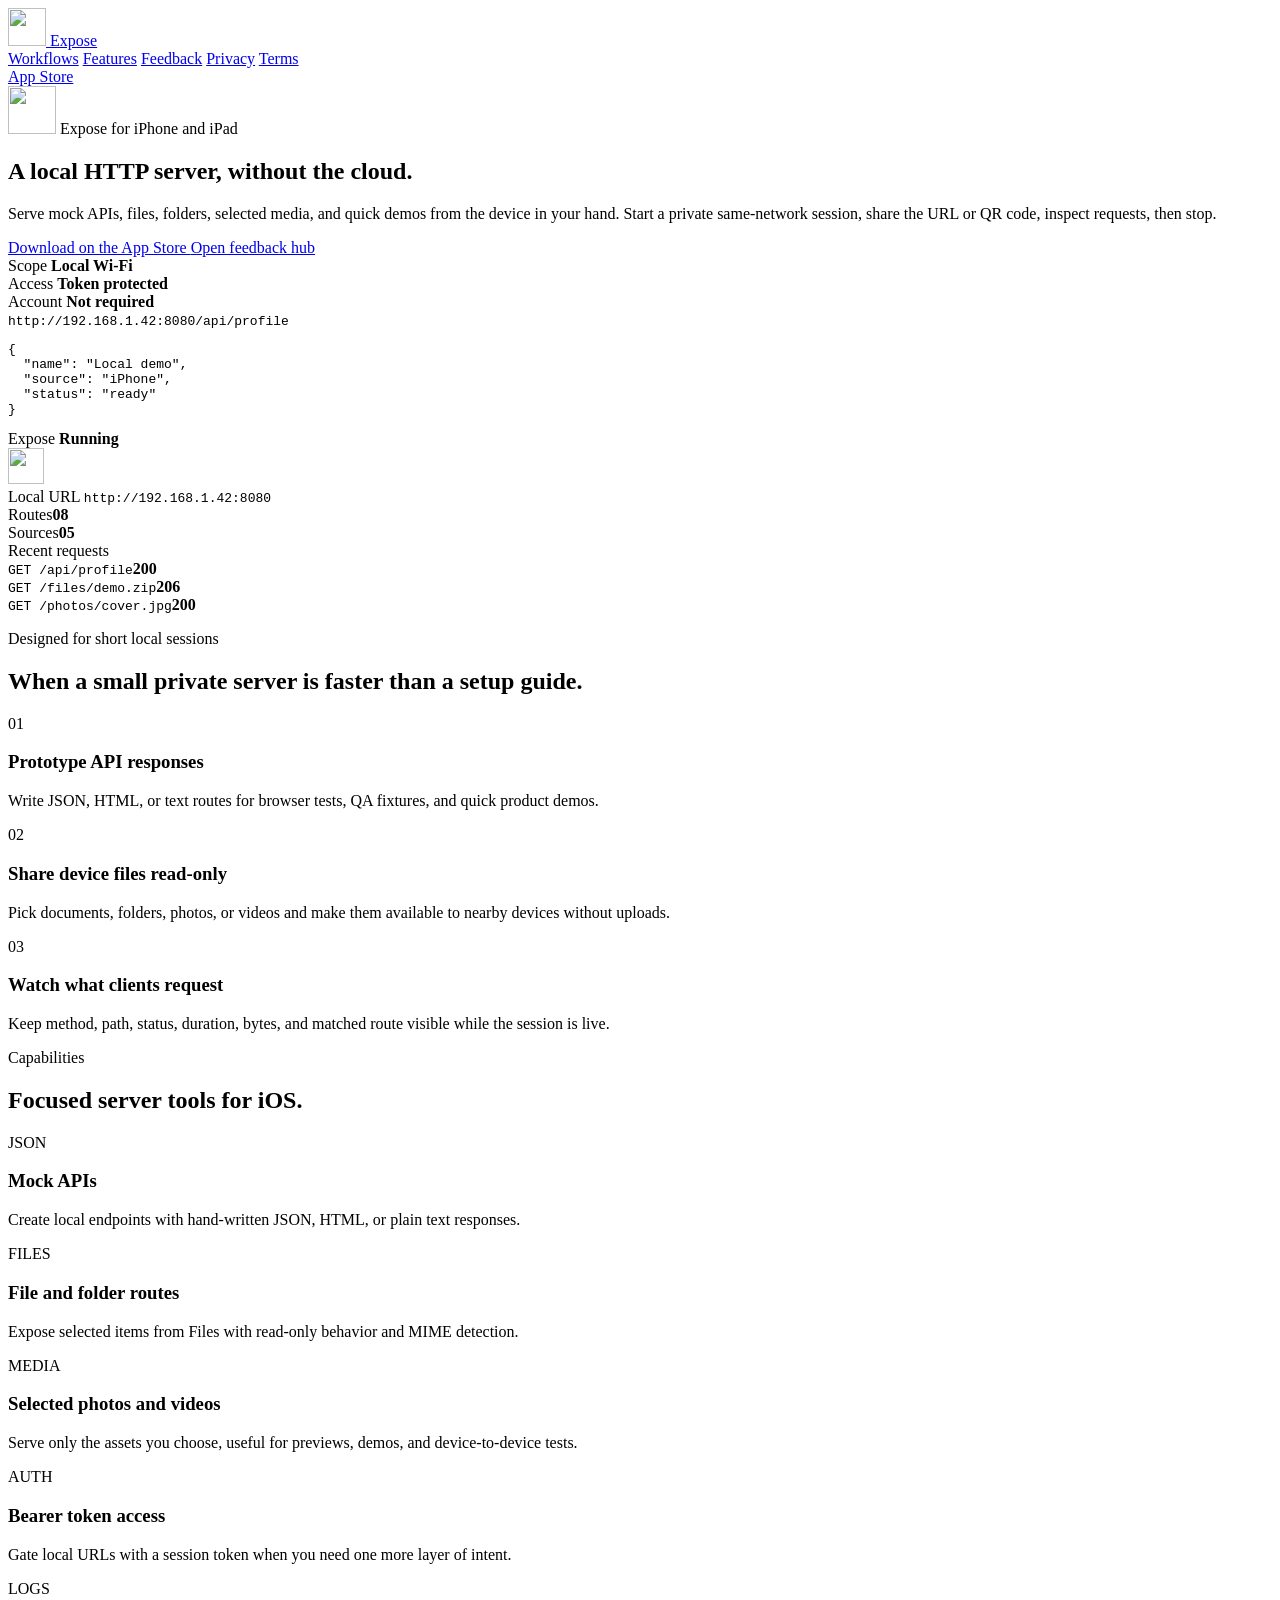
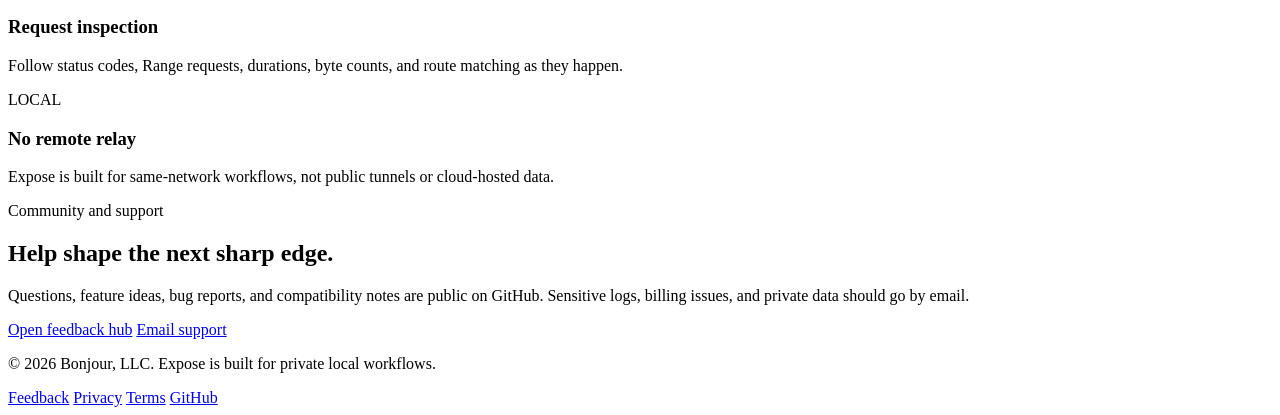
==== commit e590a607: "Refine Expose product landing page" ====
--- a/docs/index.html
+++ b/docs/index.html
@@ -21,215 +21,186 @@
     <header class="topbar">
       <nav class="shell nav" aria-label="Primary navigation">
         <a class="brand" href="/">
-          <img src="/assets/app-icon.jpg" alt="" width="36" height="36">
+          <img src="/assets/app-icon.jpg" alt="" width="38" height="38">
           <span>Expose</span>
         </a>
         <div class="nav-links">
+          <a href="#workflows">Workflows</a>
           <a href="#features">Features</a>
           <a href="/feedback/">Feedback</a>
           <a href="/privacy/">Privacy</a>
           <a href="/terms/">Terms</a>
-          <a class="button primary" href="https://apps.apple.com/us/app/expose-http-server/id6764612017">App Store</a>
-        </div>
+        </div>
+        <a class="nav-cta" href="https://apps.apple.com/us/app/expose-http-server/id6764612017">App Store</a>
       </nav>
     </header>
 
     <main>
       <section class="hero">
-        <div class="shell">
+        <div class="shell hero-grid">
           <div class="hero-copy">
-            <p class="eyebrow">Private local server for iOS</p>
-            <h1>Expose</h1>
+            <div class="hero-product">
+              <img src="/assets/app-icon.jpg" alt="" width="48" height="48">
+              <span>Expose for iPhone and iPad</span>
+            </div>
+            <h1>A local HTTP server, without the cloud.</h1>
             <p class="lead">
-              Turn your iPhone or iPad into a focused local HTTP server for mock APIs,
-              read-only files, selected media, QR sharing, and request logs.
+              Serve mock APIs, files, folders, selected media, and quick demos from
+              the device in your hand. Start a private same-network session, share
+              the URL or QR code, inspect requests, then stop.
             </p>
             <div class="hero-actions" aria-label="Primary actions">
-              <a class="button primary" href="https://apps.apple.com/us/app/expose-http-server/id6764612017">Get on the App Store</a>
-              <a class="button" href="/feedback/">Open feedback</a>
-            </div>
-            <ul class="signal-row" aria-label="Product highlights">
-              <li>Local Wi-Fi only</li>
-              <li>Token protected</li>
-              <li>No account required</li>
-              <li>Built for developers</li>
-            </ul>
-          </div>
-        </div>
-        <div class="hero-media" aria-hidden="true">
-          <div class="product-shot app-shot">
-            <div class="mock-top">
-              <span>Expose</span>
-              <strong>Running</strong>
-            </div>
-            <div class="mock-panel url-panel">
-              <small>Local URL</small>
-              <code>http://192.168.1.42:8080</code>
-            </div>
-            <div class="mock-grid">
-              <div>
-                <small>Routes</small>
-                <strong>08</strong>
-              </div>
-              <div>
-                <small>Sources</small>
-                <strong>05</strong>
-              </div>
-            </div>
-            <div class="mock-panel">
-              <small>Recent requests</small>
-              <div class="request-line"><span>GET /api/profile</span><strong>200</strong></div>
-              <div class="request-line"><span>GET /files/demo.zip</span><strong>206</strong></div>
-              <div class="request-line"><span>GET /photos/hero.jpg</span><strong>200</strong></div>
-            </div>
-            <div class="mock-actions">
-              <span>QR</span>
-              <span>Token</span>
-              <span>Logs</span>
-            </div>
-          </div>
-        </div>
-      </section>
-
-      <section id="features" class="section compact">
+              <a class="button primary" href="https://apps.apple.com/us/app/expose-http-server/id6764612017">
+                Download on the App Store
+              </a>
+              <a class="button secondary" href="/feedback/">Open feedback hub</a>
+            </div>
+            <div class="proof-strip" aria-label="Product properties">
+              <div>
+                <span>Scope</span>
+                <strong>Local Wi-Fi</strong>
+              </div>
+              <div>
+                <span>Access</span>
+                <strong>Token protected</strong>
+              </div>
+              <div>
+                <span>Account</span>
+                <strong>Not required</strong>
+              </div>
+            </div>
+          </div>
+
+          <div class="hero-visual" aria-label="Expose local server workflow preview">
+            <div class="browser-card">
+              <div class="browser-top">
+                <div class="browser-light"></div>
+                <div class="browser-light"></div>
+                <div class="browser-light"></div>
+                <code>http://192.168.1.42:8080/api/profile</code>
+              </div>
+              <pre>{
+  "name": "Local demo",
+  "source": "iPhone",
+  "status": "ready"
+}</pre>
+            </div>
+
+            <div class="phone-frame">
+              <div class="phone-screen">
+                <div class="screen-head">
+                  <div>
+                    <span>Expose</span>
+                    <strong>Running</strong>
+                  </div>
+                  <img src="/assets/app-icon.jpg" alt="" width="36" height="36">
+                </div>
+                <div class="url-card">
+                  <span>Local URL</span>
+                  <code>http://192.168.1.42:8080</code>
+                </div>
+                <div class="mini-grid">
+                  <div><span>Routes</span><strong>08</strong></div>
+                  <div><span>Sources</span><strong>05</strong></div>
+                </div>
+                <div class="log-card">
+                  <span>Recent requests</span>
+                  <div><code>GET /api/profile</code><strong>200</strong></div>
+                  <div><code>GET /files/demo.zip</code><strong>206</strong></div>
+                  <div><code>GET /photos/cover.jpg</code><strong>200</strong></div>
+                </div>
+              </div>
+            </div>
+          </div>
+        </div>
+      </section>
+
+      <section id="workflows" class="section">
+        <div class="shell split">
+          <div class="section-intro">
+            <p class="kicker">Designed for short local sessions</p>
+            <h2>When a small private server is faster than a setup guide.</h2>
+          </div>
+          <div class="workflow-list">
+            <article>
+              <span>01</span>
+              <div>
+                <h3>Prototype API responses</h3>
+                <p>Write JSON, HTML, or text routes for browser tests, QA fixtures, and quick product demos.</p>
+              </div>
+            </article>
+            <article>
+              <span>02</span>
+              <div>
+                <h3>Share device files read-only</h3>
+                <p>Pick documents, folders, photos, or videos and make them available to nearby devices without uploads.</p>
+              </div>
+            </article>
+            <article>
+              <span>03</span>
+              <div>
+                <h3>Watch what clients request</h3>
+                <p>Keep method, path, status, duration, bytes, and matched route visible while the session is live.</p>
+              </div>
+            </article>
+          </div>
+        </div>
+      </section>
+
+      <section id="features" class="section muted-section">
         <div class="shell">
-          <div class="section-head">
-            <div>
-              <p class="section-kicker">What it does</p>
-              <h2>Serve real local workflows from the device in your hand.</h2>
-            </div>
-            <p class="section-note">
-              Expose is designed for quick testing, demos, QA passes, and nearby
-              automation where a private same-network endpoint is faster than a cloud setup.
+          <div class="section-heading">
+            <p class="kicker">Capabilities</p>
+            <h2>Focused server tools for iOS.</h2>
+          </div>
+          <div class="feature-grid">
+            <article class="feature-card">
+              <span>JSON</span>
+              <h3>Mock APIs</h3>
+              <p>Create local endpoints with hand-written JSON, HTML, or plain text responses.</p>
+            </article>
+            <article class="feature-card">
+              <span>FILES</span>
+              <h3>File and folder routes</h3>
+              <p>Expose selected items from Files with read-only behavior and MIME detection.</p>
+            </article>
+            <article class="feature-card">
+              <span>MEDIA</span>
+              <h3>Selected photos and videos</h3>
+              <p>Serve only the assets you choose, useful for previews, demos, and device-to-device tests.</p>
+            </article>
+            <article class="feature-card">
+              <span>AUTH</span>
+              <h3>Bearer token access</h3>
+              <p>Gate local URLs with a session token when you need one more layer of intent.</p>
+            </article>
+            <article class="feature-card">
+              <span>LOGS</span>
+              <h3>Request inspection</h3>
+              <p>Follow status codes, Range requests, durations, byte counts, and route matching as they happen.</p>
+            </article>
+            <article class="feature-card">
+              <span>LOCAL</span>
+              <h3>No remote relay</h3>
+              <p>Expose is built for same-network workflows, not public tunnels or cloud-hosted data.</p>
+            </article>
+          </div>
+        </div>
+      </section>
+
+      <section class="section">
+        <div class="shell community-panel">
+          <div>
+            <p class="kicker">Community and support</p>
+            <h2>Help shape the next sharp edge.</h2>
+            <p>
+              Questions, feature ideas, bug reports, and compatibility notes are public
+              on GitHub. Sensitive logs, billing issues, and private data should go by email.
             </p>
           </div>
-
-          <div class="feature-grid">
-            <article class="feature-card">
-              <div class="icon-box">API</div>
-              <h3>Mock JSON, HTML, and text routes</h3>
-              <p>Create hand-written endpoints for browser tests, prototypes, QA fixtures, and local integration work.</p>
-            </article>
-            <article class="feature-card">
-              <div class="icon-box">DIR</div>
-              <h3>Share files and folders read-only</h3>
-              <p>Pick documents from iOS Files and expose them as local HTTP responses without uploading them elsewhere.</p>
-            </article>
-            <article class="feature-card">
-              <div class="icon-box">LOG</div>
-              <h3>Watch requests as they happen</h3>
-              <p>Inspect methods, paths, status codes, durations, byte counts, and matched routes during a local session.</p>
-            </article>
-          </div>
-        </div>
-      </section>
-
-      <section class="section">
-        <div class="shell workbench">
-          <div>
-            <p class="section-kicker">Local by design</p>
-            <h2>Useful when you need a server, not an account.</h2>
-            <div class="stack">
-              <div class="step">
-                <div class="step-index">1</div>
-                <div>
-                  <h3>Choose what to expose</h3>
-                  <p>Add a mock route, file, folder, or selected photo and keep every choice explicit.</p>
-                </div>
-              </div>
-              <div class="step">
-                <div class="step-index">2</div>
-                <div>
-                  <h3>Start a same-network session</h3>
-                  <p>Share the generated URL or QR code with nearby devices on the same Wi-Fi.</p>
-                </div>
-              </div>
-              <div class="step">
-                <div class="step-index">3</div>
-                <div>
-                  <h3>Stop when the job is done</h3>
-                  <p>Expose is built for foreground local sessions, not public hosting or background tunnels.</p>
-                </div>
-              </div>
-            </div>
-          </div>
-          <div class="workbench-visual" aria-hidden="true">
-            <div class="terminal-art">
-              <div class="terminal-bar">
-                <div class="terminal-light"></div>
-                <div class="terminal-light"></div>
-                <div class="terminal-light"></div>
-              </div>
-              <div class="terminal-row">
-                <code>GET</code>
-                <span>/api/profile</span>
-                <strong>200</strong>
-              </div>
-              <div class="terminal-row">
-                <code>GET</code>
-                <span>/files/release-notes.pdf</span>
-                <strong>206</strong>
-              </div>
-              <div class="terminal-row">
-                <code>GET</code>
-                <span>/photos/selected/cover.jpg</span>
-                <strong>200</strong>
-              </div>
-              <div class="terminal-row">
-                <code>GET</code>
-                <span>/mock/checkout</span>
-                <strong>200</strong>
-              </div>
-              <div class="terminal-foot">
-                <span>Token required</span>
-                <span>Same-network access</span>
-              </div>
-            </div>
-          </div>
-        </div>
-      </section>
-
-      <section class="section feedback-band">
-        <div class="shell">
-          <div class="section-head">
-            <div>
-              <p class="section-kicker">Community</p>
-              <h2>Tell us what should become sharper next.</h2>
-            </div>
-            <p class="section-note">
-              Public questions, ideas, bug reports, and compatibility notes live on GitHub
-              so roadmap decisions can stay visible.
-            </p>
-          </div>
-          <div class="path-grid">
-            <a class="path-card" href="https://github.com/bonjour-studio/expose-feedback/discussions/categories/q-a">
-              <div>
-                <h3>Questions</h3>
-                <p>Ask setup, routing, device, and local network questions.</p>
-              </div>
-              <span>Open Q&amp;A</span>
-            </a>
-            <a class="path-card" href="https://github.com/bonjour-studio/expose-feedback/discussions/categories/ideas">
-              <div>
-                <h3>Ideas</h3>
-                <p>Vote on improvements and describe the workflow behind the request.</p>
-              </div>
-              <span>Share an idea</span>
-            </a>
-            <a class="path-card" href="https://github.com/bonjour-studio/expose-feedback/issues/new/choose">
-              <div>
-                <h3>Bug reports</h3>
-                <p>File reproducible issues with device, iOS version, and route details.</p>
-              </div>
-              <span>Report a bug</span>
-            </a>
-            <a class="path-card" href="mailto:support@bonjour.dev?subject=Expose%20Support">
-              <div>
-                <h3>Private support</h3>
-                <p>Use email for sensitive logs, billing details, or anything not suited for public GitHub.</p>
-              </div>
-              <span>Email support</span>
-            </a>
+          <div class="community-actions">
+            <a class="button primary" href="/feedback/">Open feedback hub</a>
+            <a class="button secondary" href="mailto:support@bonjour.dev?subject=Expose%20Support">Email support</a>
           </div>
         </div>
       </section>
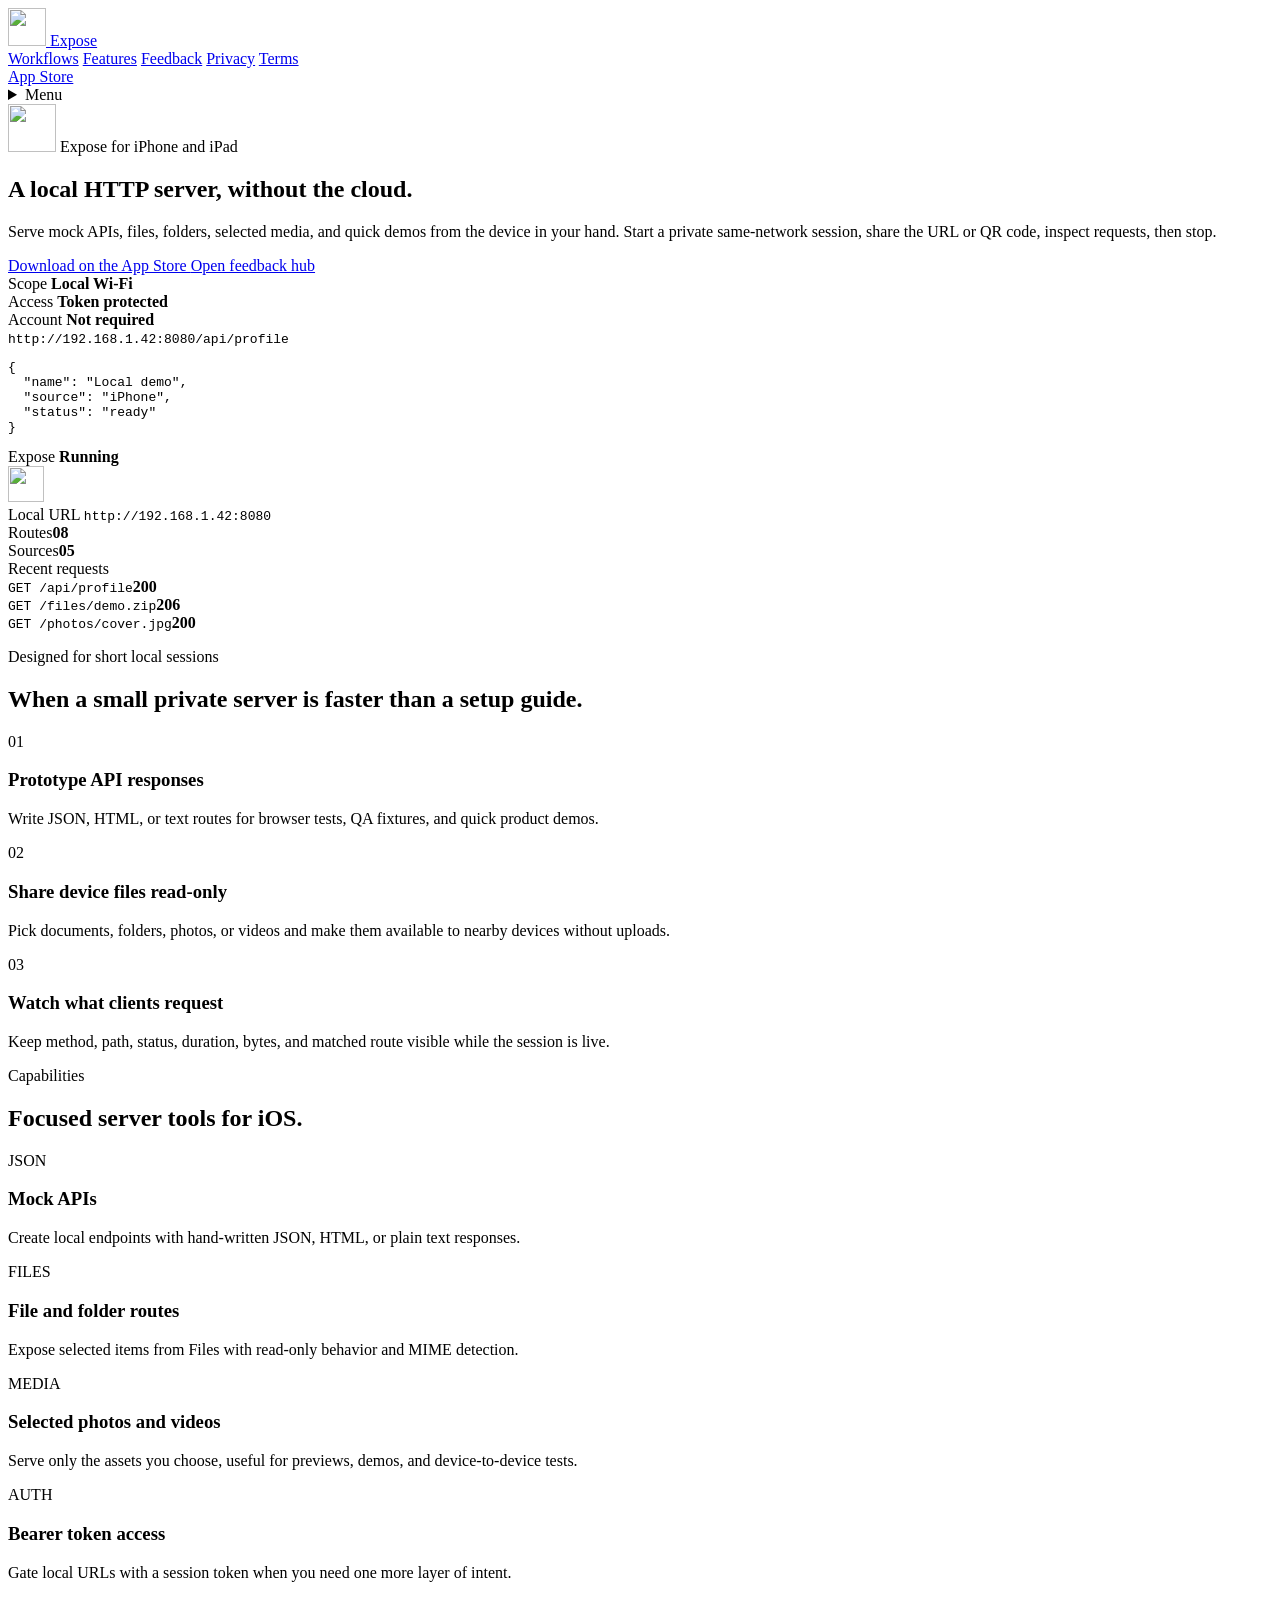
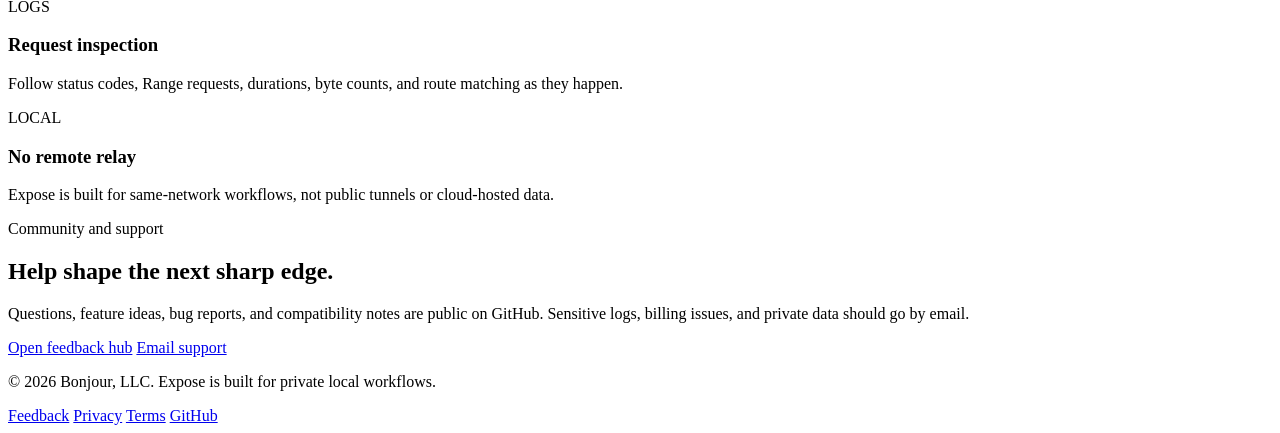
==== commit f3a708b8: "Improve mobile navigation and footer wrapping" ====
--- a/docs/index.html
+++ b/docs/index.html
@@ -15,7 +15,7 @@
     >
     <meta property="og:image" content="/assets/app-icon.jpg">
     <link rel="icon" href="/assets/app-icon.jpg">
-    <link rel="stylesheet" href="/assets/site.css">
+    <link rel="stylesheet" href="/assets/site.css?v=mobile-nav-20260516">
   </head>
   <body>
     <header class="topbar">
@@ -32,6 +32,19 @@
           <a href="/terms/">Terms</a>
         </div>
         <a class="nav-cta" href="https://apps.apple.com/us/app/expose-http-server/id6764612017">App Store</a>
+        <details class="nav-menu">
+          <summary>
+            <span>Menu</span>
+          </summary>
+          <div class="nav-menu-panel">
+            <a href="#workflows">Workflows</a>
+            <a href="#features">Features</a>
+            <a href="/feedback/">Feedback</a>
+            <a href="/privacy/">Privacy</a>
+            <a href="/terms/">Terms</a>
+            <a class="nav-menu-cta" href="https://apps.apple.com/us/app/expose-http-server/id6764612017">App Store</a>
+          </div>
+        </details>
       </nav>
     </header>
 
@@ -208,7 +221,7 @@
 
     <footer class="footer">
       <div class="shell footer-inner">
-        <p>&copy; 2026 Bonjour, LLC. Expose is built for private local workflows.</p>
+        <p class="footer-copy"><span>&copy; 2026 Bonjour, LLC.</span> <span>Expose is built for private local workflows.</span></p>
         <div class="footer-links">
           <a href="/feedback/">Feedback</a>
           <a href="/privacy/">Privacy</a>
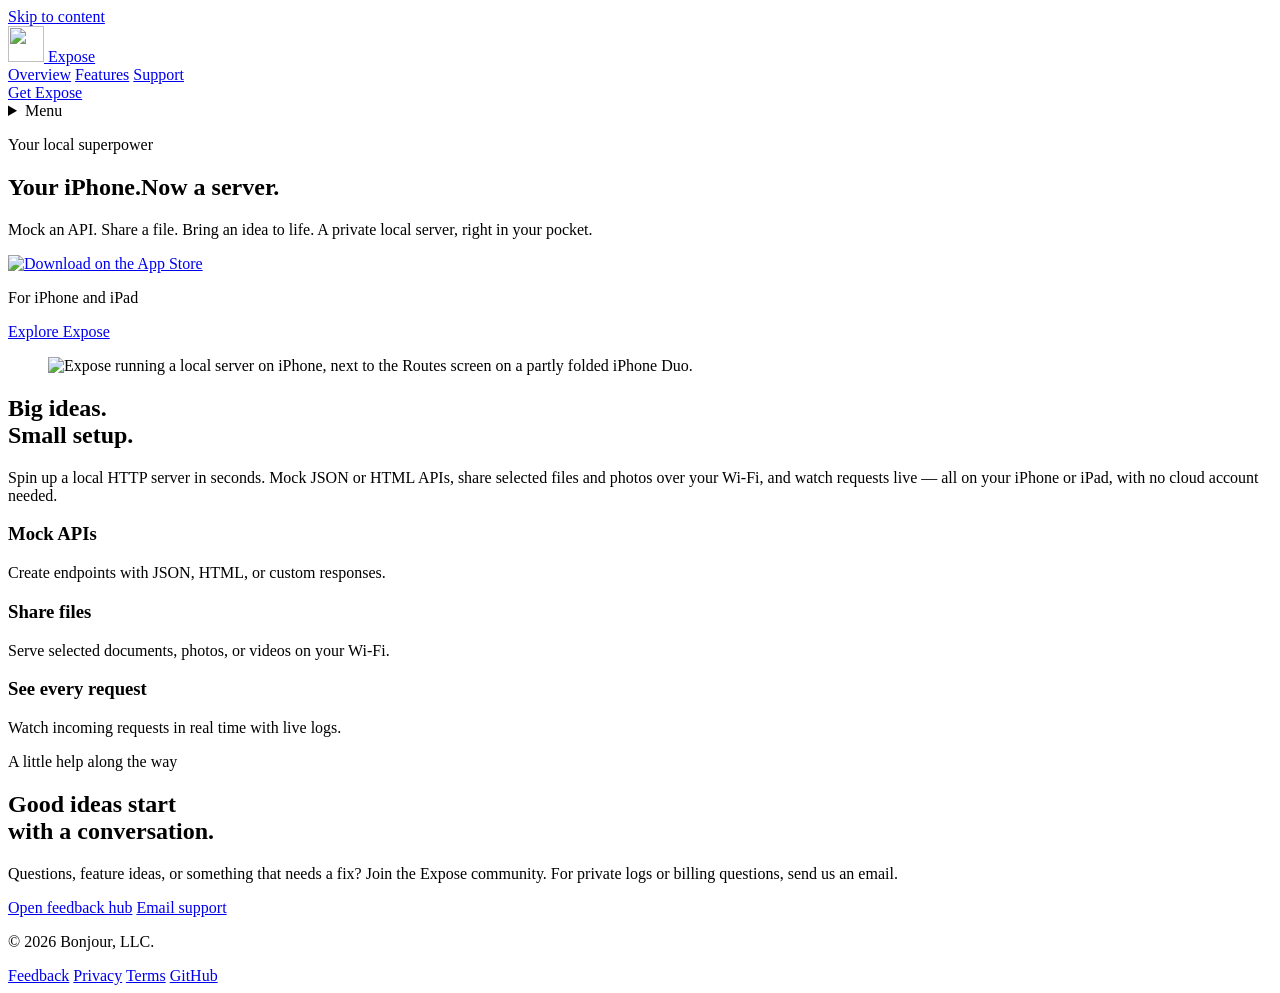
==== commit 81dcd2a7: "feat(website): refresh product site with approved device visuals" ====
--- a/docs/index.html
+++ b/docs/index.html
@@ -3,217 +3,102 @@
   <head>
     <meta charset="utf-8">
     <meta name="viewport" content="width=device-width, initial-scale=1">
-    <title>Expose - Local HTTP Server for iPhone and iPad</title>
-    <meta
-      name="description"
-      content="Expose turns your iPhone or iPad into a private local HTTP server for mock APIs, files, folders, photos, videos, QR sharing, and request logs."
-    >
-    <meta property="og:title" content="Expose - Local HTTP Server">
-    <meta
-      property="og:description"
-      content="Serve local routes from your iPhone or iPad without accounts, clouds, or public tunnels."
-    >
-    <meta property="og:image" content="/assets/app-icon.jpg">
+    <title>Expose — Your iPhone. Now a server.</title>
+    <meta name="description" content="A private local HTTP server, right in your pocket. Mock APIs, share selected files and photos, and watch requests live on your iPhone or iPad.">
+    <meta property="og:title" content="Expose — Your iPhone. Now a server.">
+    <meta property="og:description" content="Mock an API. Share a file. Bring an idea to life. Expose is a local HTTP server for iPhone and iPad.">
+    <meta property="og:image" content="https://expose.bonjour.dev/assets/hero-devices.png">
+    <meta property="og:type" content="website">
+    <meta name="theme-color" content="#ffffff">
+    <link rel="canonical" href="https://expose.bonjour.dev/">
     <link rel="icon" href="/assets/app-icon.jpg">
-    <link rel="stylesheet" href="/assets/site.css?v=mobile-nav-20260516">
+    <link rel="stylesheet" href="/assets/home.css?v=20261107">
+    <script src="/assets/home.js" defer></script>
   </head>
   <body>
+    <a class="skip-link" href="#main">Skip to content</a>
     <header class="topbar">
       <nav class="shell nav" aria-label="Primary navigation">
-        <a class="brand" href="/">
-          <img src="/assets/app-icon.jpg" alt="" width="38" height="38">
+        <a class="brand" href="/" aria-label="Expose home">
+          <img src="/assets/app-icon.jpg" alt="" width="36" height="36">
           <span>Expose</span>
         </a>
         <div class="nav-links">
-          <a href="#workflows">Workflows</a>
+          <a href="#overview">Overview</a>
           <a href="#features">Features</a>
-          <a href="/feedback/">Feedback</a>
-          <a href="/privacy/">Privacy</a>
-          <a href="/terms/">Terms</a>
+          <a href="#support">Support</a>
         </div>
-        <a class="nav-cta" href="https://apps.apple.com/us/app/expose-http-server/id6764612017">App Store</a>
+        <a class="nav-cta" href="https://apps.apple.com/us/app/expose-http-server/id6764612017">Get Expose</a>
         <details class="nav-menu">
-          <summary>
-            <span>Menu</span>
-          </summary>
+          <summary>Menu</summary>
           <div class="nav-menu-panel">
-            <a href="#workflows">Workflows</a>
+            <a href="#overview">Overview</a>
             <a href="#features">Features</a>
-            <a href="/feedback/">Feedback</a>
-            <a href="/privacy/">Privacy</a>
-            <a href="/terms/">Terms</a>
-            <a class="nav-menu-cta" href="https://apps.apple.com/us/app/expose-http-server/id6764612017">App Store</a>
+            <a href="#support">Support</a>
           </div>
         </details>
       </nav>
     </header>
 
-    <main>
-      <section class="hero">
-        <div class="shell hero-grid">
-          <div class="hero-copy">
-            <div class="hero-product">
-              <img src="/assets/app-icon.jpg" alt="" width="48" height="48">
-              <span>Expose for iPhone and iPad</span>
+    <main id="main">
+      <section class="hero" id="overview" aria-labelledby="hero-title">
+        <div class="shell hero-copy">
+          <p class="eyebrow">Your local superpower</p>
+          <h1 id="hero-title"><span>Your iPhone.</span><span>Now a server.</span></h1>
+          <p class="hero-lead">
+            <span>Mock an API. Share a file. Bring an idea to life.</span>
+            <span>A private local server, right in your pocket.</span>
+          </p>
+          <div class="hero-actions">
+            <div class="download-block">
+              <a class="app-store-link" href="https://apps.apple.com/us/app/expose-http-server/id6764612017" aria-label="Download Expose on the App Store">
+                <img src="/assets/app-store-badge.svg" alt="Download on the App Store" width="180" height="60">
+              </a>
+              <p class="compatibility">For iPhone and iPad</p>
             </div>
-            <h1>A local HTTP server, without the cloud.</h1>
-            <p class="lead">
-              Serve mock APIs, files, folders, selected media, and quick demos from
-              the device in your hand. Start a private same-network session, share
-              the URL or QR code, inspect requests, then stop.
-            </p>
-            <div class="hero-actions" aria-label="Primary actions">
-              <a class="button primary" href="https://apps.apple.com/us/app/expose-http-server/id6764612017">
-                Download on the App Store
-              </a>
-              <a class="button secondary" href="/feedback/">Open feedback hub</a>
-            </div>
-            <div class="proof-strip" aria-label="Product properties">
-              <div>
-                <span>Scope</span>
-                <strong>Local Wi-Fi</strong>
-              </div>
-              <div>
-                <span>Access</span>
-                <strong>Token protected</strong>
-              </div>
-              <div>
-                <span>Account</span>
-                <strong>Not required</strong>
-              </div>
-            </div>
+            <a class="text-link explore-link" href="#features">Explore Expose<span class="icon caret" aria-hidden="true"></span></a>
           </div>
+        </div>
+        <figure class="hero-visual">
+          <img src="/assets/hero-devices.png" alt="Expose running a local server on iPhone, next to the Routes screen on a partly folded iPhone Duo." width="1498" height="1050" fetchpriority="high" decoding="async">
+        </figure>
+      </section>
 
-          <div class="hero-visual" aria-label="Expose local server workflow preview">
-            <div class="browser-card">
-              <div class="browser-top">
-                <div class="browser-light"></div>
-                <div class="browser-light"></div>
-                <div class="browser-light"></div>
-                <code>http://192.168.1.42:8080/api/profile</code>
-              </div>
-              <pre>{
-  "name": "Local demo",
-  "source": "iPhone",
-  "status": "ready"
-}</pre>
-            </div>
-
-            <div class="phone-frame">
-              <div class="phone-screen">
-                <div class="screen-head">
-                  <div>
-                    <span>Expose</span>
-                    <strong>Running</strong>
-                  </div>
-                  <img src="/assets/app-icon.jpg" alt="" width="36" height="36">
-                </div>
-                <div class="url-card">
-                  <span>Local URL</span>
-                  <code>http://192.168.1.42:8080</code>
-                </div>
-                <div class="mini-grid">
-                  <div><span>Routes</span><strong>08</strong></div>
-                  <div><span>Sources</span><strong>05</strong></div>
-                </div>
-                <div class="log-card">
-                  <span>Recent requests</span>
-                  <div><code>GET /api/profile</code><strong>200</strong></div>
-                  <div><code>GET /files/demo.zip</code><strong>206</strong></div>
-                  <div><code>GET /photos/cover.jpg</code><strong>200</strong></div>
-                </div>
-              </div>
-            </div>
-          </div>
+      <section class="features shell" id="features" aria-labelledby="features-title">
+        <span class="anchor" id="workflows" aria-hidden="true"></span>
+        <div class="feature-intro">
+          <h2 id="features-title">Big ideas.<br>Small setup.</h2>
+          <p>Spin up a local HTTP server in seconds. Mock JSON or HTML APIs, share selected files and photos over your Wi-Fi, and watch requests live — all on your iPhone or iPad, with no cloud account needed.</p>
+        </div>
+        <div class="feature-grid">
+          <article>
+            <span class="icon feature-icon api-icon" aria-hidden="true"></span>
+            <h3>Mock APIs</h3>
+            <p>Create endpoints with JSON, HTML, or custom responses.</p>
+          </article>
+          <article>
+            <span class="icon feature-icon folder-icon" aria-hidden="true"></span>
+            <h3>Share files</h3>
+            <p>Serve selected documents, photos, or videos on your Wi-Fi.</p>
+          </article>
+          <article>
+            <span class="icon feature-icon logs-icon" aria-hidden="true"></span>
+            <h3>See every request</h3>
+            <p>Watch incoming requests in real time with live logs.</p>
+          </article>
         </div>
       </section>
 
-      <section id="workflows" class="section">
-        <div class="shell split">
-          <div class="section-intro">
-            <p class="kicker">Designed for short local sessions</p>
-            <h2>When a small private server is faster than a setup guide.</h2>
+      <section class="support" id="support" aria-labelledby="support-title">
+        <div class="shell support-inner">
+          <div class="support-copy">
+            <p class="eyebrow">A little help along the way</p>
+            <h2 id="support-title">Good ideas start<br>with a conversation.</h2>
+            <p>Questions, feature ideas, or something that needs a fix? Join the Expose community. For private logs or billing questions, send us an email.</p>
           </div>
-          <div class="workflow-list">
-            <article>
-              <span>01</span>
-              <div>
-                <h3>Prototype API responses</h3>
-                <p>Write JSON, HTML, or text routes for browser tests, QA fixtures, and quick product demos.</p>
-              </div>
-            </article>
-            <article>
-              <span>02</span>
-              <div>
-                <h3>Share device files read-only</h3>
-                <p>Pick documents, folders, photos, or videos and make them available to nearby devices without uploads.</p>
-              </div>
-            </article>
-            <article>
-              <span>03</span>
-              <div>
-                <h3>Watch what clients request</h3>
-                <p>Keep method, path, status, duration, bytes, and matched route visible while the session is live.</p>
-              </div>
-            </article>
-          </div>
-        </div>
-      </section>
-
-      <section id="features" class="section muted-section">
-        <div class="shell">
-          <div class="section-heading">
-            <p class="kicker">Capabilities</p>
-            <h2>Focused server tools for iOS.</h2>
-          </div>
-          <div class="feature-grid">
-            <article class="feature-card">
-              <span>JSON</span>
-              <h3>Mock APIs</h3>
-              <p>Create local endpoints with hand-written JSON, HTML, or plain text responses.</p>
-            </article>
-            <article class="feature-card">
-              <span>FILES</span>
-              <h3>File and folder routes</h3>
-              <p>Expose selected items from Files with read-only behavior and MIME detection.</p>
-            </article>
-            <article class="feature-card">
-              <span>MEDIA</span>
-              <h3>Selected photos and videos</h3>
-              <p>Serve only the assets you choose, useful for previews, demos, and device-to-device tests.</p>
-            </article>
-            <article class="feature-card">
-              <span>AUTH</span>
-              <h3>Bearer token access</h3>
-              <p>Gate local URLs with a session token when you need one more layer of intent.</p>
-            </article>
-            <article class="feature-card">
-              <span>LOGS</span>
-              <h3>Request inspection</h3>
-              <p>Follow status codes, Range requests, durations, byte counts, and route matching as they happen.</p>
-            </article>
-            <article class="feature-card">
-              <span>LOCAL</span>
-              <h3>No remote relay</h3>
-              <p>Expose is built for same-network workflows, not public tunnels or cloud-hosted data.</p>
-            </article>
-          </div>
-        </div>
-      </section>
-
-      <section class="section">
-        <div class="shell community-panel">
-          <div>
-            <p class="kicker">Community and support</p>
-            <h2>Help shape the next sharp edge.</h2>
-            <p>
-              Questions, feature ideas, bug reports, and compatibility notes are public
-              on GitHub. Sensitive logs, billing issues, and private data should go by email.
-            </p>
-          </div>
-          <div class="community-actions">
-            <a class="button primary" href="/feedback/">Open feedback hub</a>
-            <a class="button secondary" href="mailto:support@bonjour.dev?subject=Expose%20Support">Email support</a>
+          <div class="support-actions">
+            <a class="button" href="/feedback/">Open feedback hub</a>
+            <a class="text-link" href="mailto:support@bonjour.dev?subject=Expose%20Support">Email support<span class="icon caret" aria-hidden="true"></span></a>
           </div>
         </div>
       </section>
@@ -221,13 +106,13 @@
 
     <footer class="footer">
       <div class="shell footer-inner">
-        <p class="footer-copy"><span>&copy; 2026 Bonjour, LLC.</span> <span>Expose is built for private local workflows.</span></p>
-        <div class="footer-links">
+        <p>&copy; 2026 Bonjour, LLC.</p>
+        <nav class="footer-links" aria-label="Footer navigation">
           <a href="/feedback/">Feedback</a>
           <a href="/privacy/">Privacy</a>
           <a href="/terms/">Terms</a>
           <a href="https://github.com/bonjour-studio/expose-feedback">GitHub</a>
-        </div>
+        </nav>
       </div>
     </footer>
   </body>
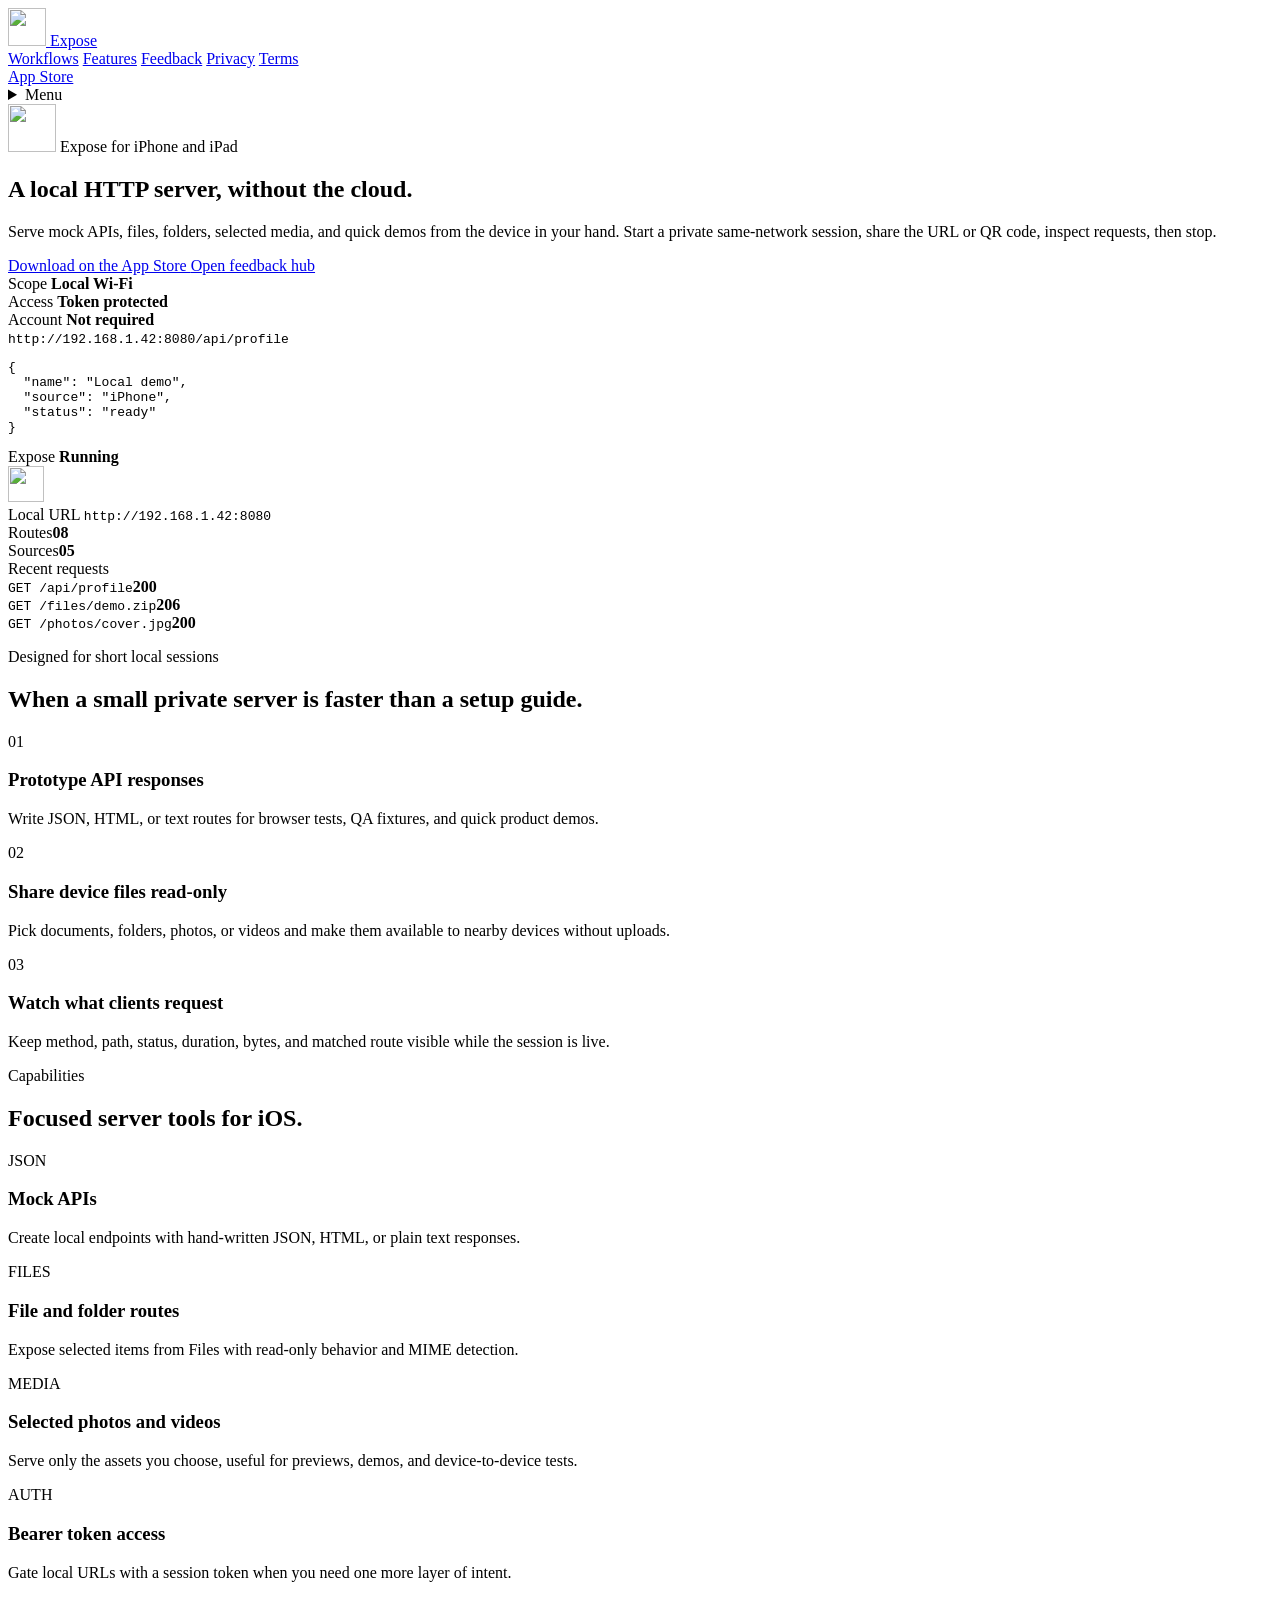
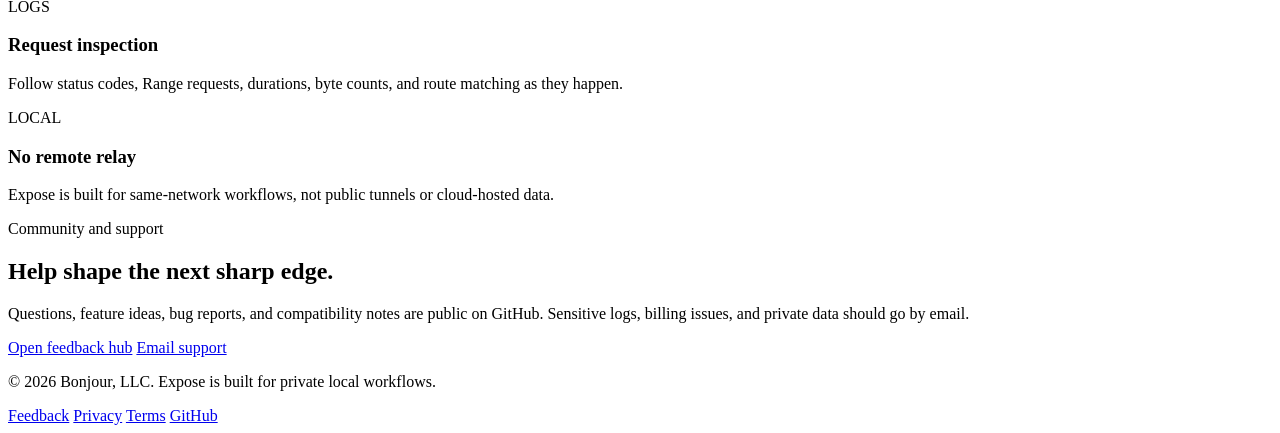
==== commit 4b28828a: "chore(backup): preserve local work on 2026-11-08" ====
--- a/docs/index.html
+++ b/docs/index.html
@@ -3,102 +3,217 @@
   <head>
     <meta charset="utf-8">
     <meta name="viewport" content="width=device-width, initial-scale=1">
-    <title>Expose — Your iPhone. Now a server.</title>
-    <meta name="description" content="A private local HTTP server, right in your pocket. Mock APIs, share selected files and photos, and watch requests live on your iPhone or iPad.">
-    <meta property="og:title" content="Expose — Your iPhone. Now a server.">
-    <meta property="og:description" content="Mock an API. Share a file. Bring an idea to life. Expose is a local HTTP server for iPhone and iPad.">
-    <meta property="og:image" content="https://expose.bonjour.dev/assets/hero-devices.png">
-    <meta property="og:type" content="website">
-    <meta name="theme-color" content="#ffffff">
-    <link rel="canonical" href="https://expose.bonjour.dev/">
+    <title>Expose - Local HTTP Server for iPhone and iPad</title>
+    <meta
+      name="description"
+      content="Expose turns your iPhone or iPad into a private local HTTP server for mock APIs, files, folders, photos, videos, QR sharing, and request logs."
+    >
+    <meta property="og:title" content="Expose - Local HTTP Server">
+    <meta
+      property="og:description"
+      content="Serve local routes from your iPhone or iPad without accounts, clouds, or public tunnels."
+    >
+    <meta property="og:image" content="/assets/app-icon.jpg">
     <link rel="icon" href="/assets/app-icon.jpg">
-    <link rel="stylesheet" href="/assets/home.css?v=20261107">
-    <script src="/assets/home.js" defer></script>
+    <link rel="stylesheet" href="/assets/site.css?v=mobile-nav-20260516">
   </head>
   <body>
-    <a class="skip-link" href="#main">Skip to content</a>
     <header class="topbar">
       <nav class="shell nav" aria-label="Primary navigation">
-        <a class="brand" href="/" aria-label="Expose home">
-          <img src="/assets/app-icon.jpg" alt="" width="36" height="36">
+        <a class="brand" href="/">
+          <img src="/assets/app-icon.jpg" alt="" width="38" height="38">
           <span>Expose</span>
         </a>
         <div class="nav-links">
-          <a href="#overview">Overview</a>
+          <a href="#workflows">Workflows</a>
           <a href="#features">Features</a>
-          <a href="#support">Support</a>
-        </div>
-        <a class="nav-cta" href="https://apps.apple.com/us/app/expose-http-server/id6764612017">Get Expose</a>
+          <a href="/feedback/">Feedback</a>
+          <a href="/privacy/">Privacy</a>
+          <a href="/terms/">Terms</a>
+        </div>
+        <a class="nav-cta" href="https://apps.apple.com/us/app/id6764612017">App Store</a>
         <details class="nav-menu">
-          <summary>Menu</summary>
+          <summary>
+            <span>Menu</span>
+          </summary>
           <div class="nav-menu-panel">
-            <a href="#overview">Overview</a>
+            <a href="#workflows">Workflows</a>
             <a href="#features">Features</a>
-            <a href="#support">Support</a>
+            <a href="/feedback/">Feedback</a>
+            <a href="/privacy/">Privacy</a>
+            <a href="/terms/">Terms</a>
+            <a class="nav-menu-cta" href="https://apps.apple.com/us/app/id6764612017">App Store</a>
           </div>
         </details>
       </nav>
     </header>
 
-    <main id="main">
-      <section class="hero" id="overview" aria-labelledby="hero-title">
-        <div class="shell hero-copy">
-          <p class="eyebrow">Your local superpower</p>
-          <h1 id="hero-title"><span>Your iPhone.</span><span>Now a server.</span></h1>
-          <p class="hero-lead">
-            <span>Mock an API. Share a file. Bring an idea to life.</span>
-            <span>A private local server, right in your pocket.</span>
-          </p>
-          <div class="hero-actions">
-            <div class="download-block">
-              <a class="app-store-link" href="https://apps.apple.com/us/app/expose-http-server/id6764612017" aria-label="Download Expose on the App Store">
-                <img src="/assets/app-store-badge.svg" alt="Download on the App Store" width="180" height="60">
+    <main>
+      <section class="hero">
+        <div class="shell hero-grid">
+          <div class="hero-copy">
+            <div class="hero-product">
+              <img src="/assets/app-icon.jpg" alt="" width="48" height="48">
+              <span>Expose for iPhone and iPad</span>
+            </div>
+            <h1>A local HTTP server, without the cloud.</h1>
+            <p class="lead">
+              Serve mock APIs, files, folders, selected media, and quick demos from
+              the device in your hand. Start a private same-network session, share
+              the URL or QR code, inspect requests, then stop.
+            </p>
+            <div class="hero-actions" aria-label="Primary actions">
+              <a class="button primary" href="https://apps.apple.com/us/app/id6764612017">
+                Download on the App Store
               </a>
-              <p class="compatibility">For iPhone and iPad</p>
-            </div>
-            <a class="text-link explore-link" href="#features">Explore Expose<span class="icon caret" aria-hidden="true"></span></a>
-          </div>
-        </div>
-        <figure class="hero-visual">
-          <img src="/assets/hero-devices.png" alt="Expose running a local server on iPhone, next to the Routes screen on a partly folded iPhone Duo." width="1498" height="1050" fetchpriority="high" decoding="async">
-        </figure>
-      </section>
-
-      <section class="features shell" id="features" aria-labelledby="features-title">
-        <span class="anchor" id="workflows" aria-hidden="true"></span>
-        <div class="feature-intro">
-          <h2 id="features-title">Big ideas.<br>Small setup.</h2>
-          <p>Spin up a local HTTP server in seconds. Mock JSON or HTML APIs, share selected files and photos over your Wi-Fi, and watch requests live — all on your iPhone or iPad, with no cloud account needed.</p>
-        </div>
-        <div class="feature-grid">
-          <article>
-            <span class="icon feature-icon api-icon" aria-hidden="true"></span>
-            <h3>Mock APIs</h3>
-            <p>Create endpoints with JSON, HTML, or custom responses.</p>
-          </article>
-          <article>
-            <span class="icon feature-icon folder-icon" aria-hidden="true"></span>
-            <h3>Share files</h3>
-            <p>Serve selected documents, photos, or videos on your Wi-Fi.</p>
-          </article>
-          <article>
-            <span class="icon feature-icon logs-icon" aria-hidden="true"></span>
-            <h3>See every request</h3>
-            <p>Watch incoming requests in real time with live logs.</p>
-          </article>
-        </div>
-      </section>
-
-      <section class="support" id="support" aria-labelledby="support-title">
-        <div class="shell support-inner">
-          <div class="support-copy">
-            <p class="eyebrow">A little help along the way</p>
-            <h2 id="support-title">Good ideas start<br>with a conversation.</h2>
-            <p>Questions, feature ideas, or something that needs a fix? Join the Expose community. For private logs or billing questions, send us an email.</p>
-          </div>
-          <div class="support-actions">
-            <a class="button" href="/feedback/">Open feedback hub</a>
-            <a class="text-link" href="mailto:support@bonjour.dev?subject=Expose%20Support">Email support<span class="icon caret" aria-hidden="true"></span></a>
+              <a class="button secondary" href="/feedback/">Open feedback hub</a>
+            </div>
+            <div class="proof-strip" aria-label="Product properties">
+              <div>
+                <span>Scope</span>
+                <strong>Local Wi-Fi</strong>
+              </div>
+              <div>
+                <span>Access</span>
+                <strong>Token protected</strong>
+              </div>
+              <div>
+                <span>Account</span>
+                <strong>Not required</strong>
+              </div>
+            </div>
+          </div>
+
+          <div class="hero-visual" aria-label="Expose local server workflow preview">
+            <div class="browser-card">
+              <div class="browser-top">
+                <div class="browser-light"></div>
+                <div class="browser-light"></div>
+                <div class="browser-light"></div>
+                <code>http://192.168.1.42:8080/api/profile</code>
+              </div>
+              <pre>{
+  "name": "Local demo",
+  "source": "iPhone",
+  "status": "ready"
+}</pre>
+            </div>
+
+            <div class="phone-frame">
+              <div class="phone-screen">
+                <div class="screen-head">
+                  <div>
+                    <span>Expose</span>
+                    <strong>Running</strong>
+                  </div>
+                  <img src="/assets/app-icon.jpg" alt="" width="36" height="36">
+                </div>
+                <div class="url-card">
+                  <span>Local URL</span>
+                  <code>http://192.168.1.42:8080</code>
+                </div>
+                <div class="mini-grid">
+                  <div><span>Routes</span><strong>08</strong></div>
+                  <div><span>Sources</span><strong>05</strong></div>
+                </div>
+                <div class="log-card">
+                  <span>Recent requests</span>
+                  <div><code>GET /api/profile</code><strong>200</strong></div>
+                  <div><code>GET /files/demo.zip</code><strong>206</strong></div>
+                  <div><code>GET /photos/cover.jpg</code><strong>200</strong></div>
+                </div>
+              </div>
+            </div>
+          </div>
+        </div>
+      </section>
+
+      <section id="workflows" class="section">
+        <div class="shell split">
+          <div class="section-intro">
+            <p class="kicker">Designed for short local sessions</p>
+            <h2>When a small private server is faster than a setup guide.</h2>
+          </div>
+          <div class="workflow-list">
+            <article>
+              <span>01</span>
+              <div>
+                <h3>Prototype API responses</h3>
+                <p>Write JSON, HTML, or text routes for browser tests, QA fixtures, and quick product demos.</p>
+              </div>
+            </article>
+            <article>
+              <span>02</span>
+              <div>
+                <h3>Share device files read-only</h3>
+                <p>Pick documents, folders, photos, or videos and make them available to nearby devices without uploads.</p>
+              </div>
+            </article>
+            <article>
+              <span>03</span>
+              <div>
+                <h3>Watch what clients request</h3>
+                <p>Keep method, path, status, duration, bytes, and matched route visible while the session is live.</p>
+              </div>
+            </article>
+          </div>
+        </div>
+      </section>
+
+      <section id="features" class="section muted-section">
+        <div class="shell">
+          <div class="section-heading">
+            <p class="kicker">Capabilities</p>
+            <h2>Focused server tools for iOS.</h2>
+          </div>
+          <div class="feature-grid">
+            <article class="feature-card">
+              <span>JSON</span>
+              <h3>Mock APIs</h3>
+              <p>Create local endpoints with hand-written JSON, HTML, or plain text responses.</p>
+            </article>
+            <article class="feature-card">
+              <span>FILES</span>
+              <h3>File and folder routes</h3>
+              <p>Expose selected items from Files with read-only behavior and MIME detection.</p>
+            </article>
+            <article class="feature-card">
+              <span>MEDIA</span>
+              <h3>Selected photos and videos</h3>
+              <p>Serve only the assets you choose, useful for previews, demos, and device-to-device tests.</p>
+            </article>
+            <article class="feature-card">
+              <span>AUTH</span>
+              <h3>Bearer token access</h3>
+              <p>Gate local URLs with a session token when you need one more layer of intent.</p>
+            </article>
+            <article class="feature-card">
+              <span>LOGS</span>
+              <h3>Request inspection</h3>
+              <p>Follow status codes, Range requests, durations, byte counts, and route matching as they happen.</p>
+            </article>
+            <article class="feature-card">
+              <span>LOCAL</span>
+              <h3>No remote relay</h3>
+              <p>Expose is built for same-network workflows, not public tunnels or cloud-hosted data.</p>
+            </article>
+          </div>
+        </div>
+      </section>
+
+      <section class="section">
+        <div class="shell community-panel">
+          <div>
+            <p class="kicker">Community and support</p>
+            <h2>Help shape the next sharp edge.</h2>
+            <p>
+              Questions, feature ideas, bug reports, and compatibility notes are public
+              on GitHub. Sensitive logs, billing issues, and private data should go by email.
+            </p>
+          </div>
+          <div class="community-actions">
+            <a class="button primary" href="/feedback/">Open feedback hub</a>
+            <a class="button secondary" href="mailto:support@bonjour.dev?subject=Expose%20Support">Email support</a>
           </div>
         </div>
       </section>
@@ -106,13 +221,13 @@
 
     <footer class="footer">
       <div class="shell footer-inner">
-        <p>&copy; 2026 Bonjour, LLC.</p>
-        <nav class="footer-links" aria-label="Footer navigation">
+        <p class="footer-copy"><span>&copy; 2026 Bonjour, LLC.</span> <span>Expose is built for private local workflows.</span></p>
+        <div class="footer-links">
           <a href="/feedback/">Feedback</a>
           <a href="/privacy/">Privacy</a>
           <a href="/terms/">Terms</a>
           <a href="https://github.com/bonjour-studio/expose-feedback">GitHub</a>
-        </nav>
+        </div>
       </div>
     </footer>
   </body>
